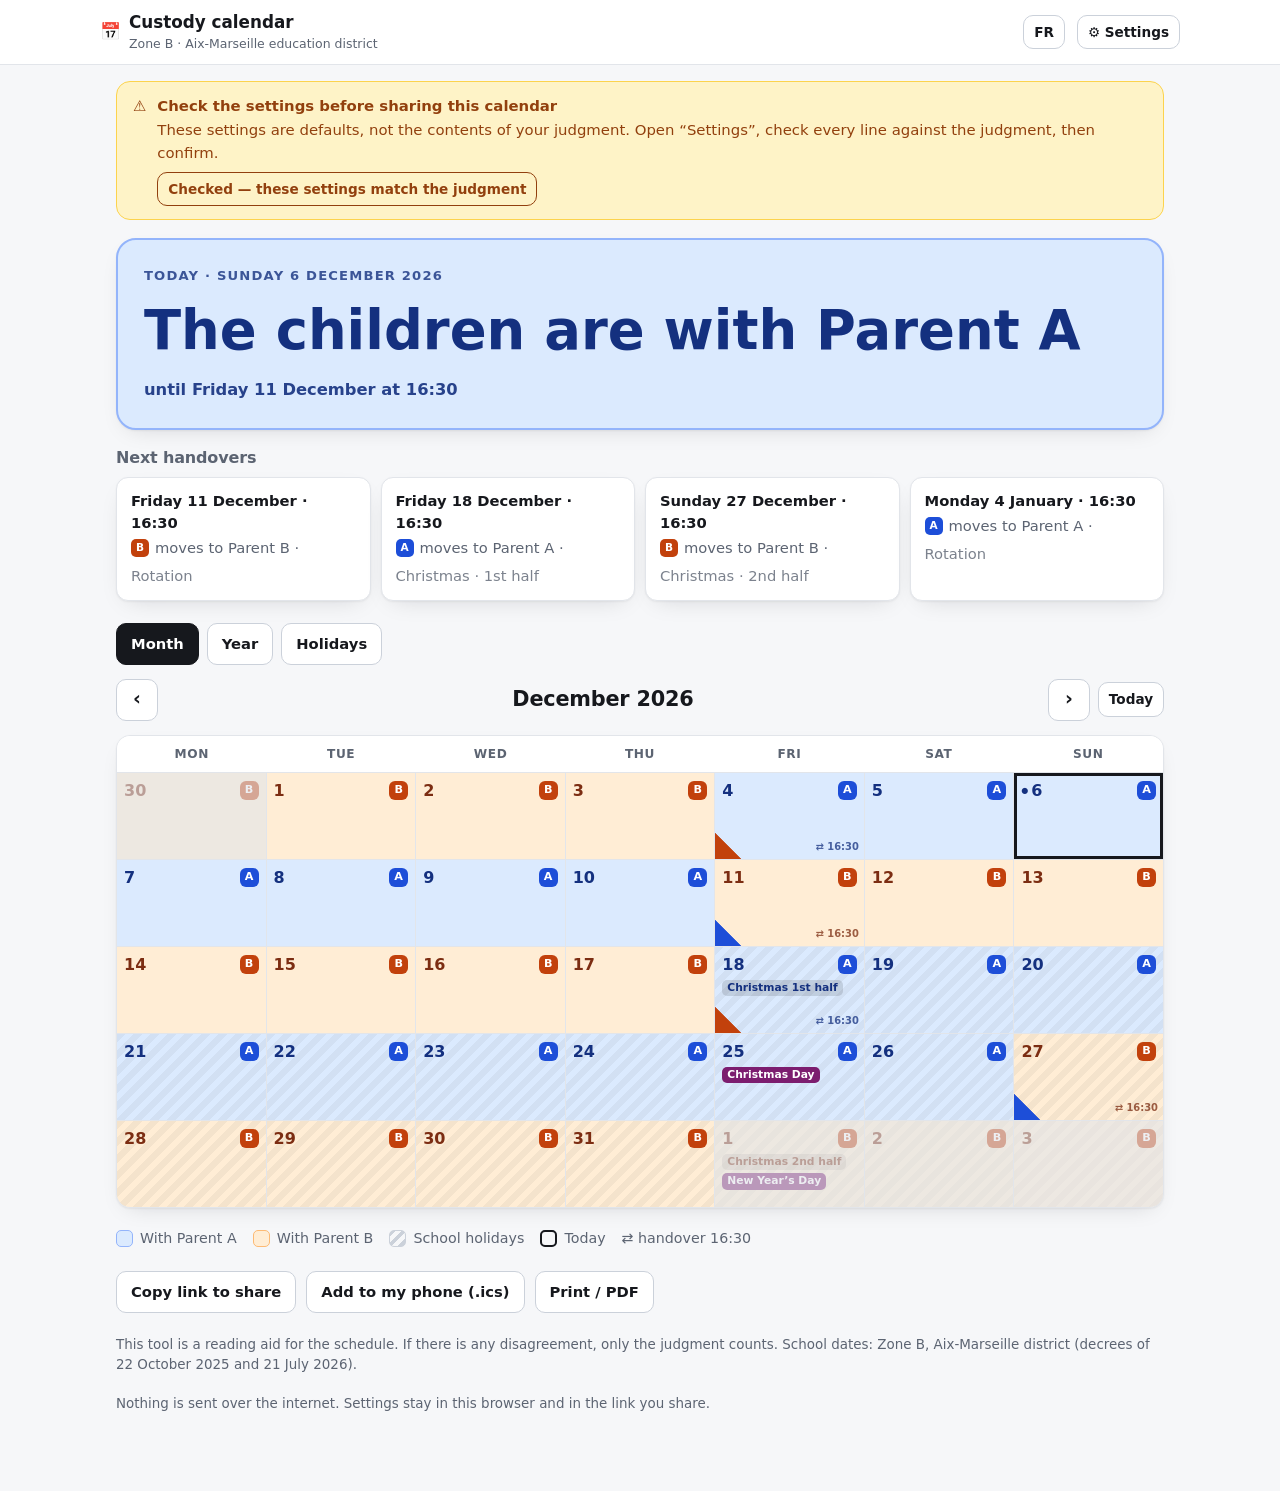
==== calendrier/index.html @ 428e9d0f "Add custody calendar for Zone B (Aix-Marseille) A standalone page under /calendrier/ that shows whic" ====
<!doctype html>
<html lang="fr">
<head>
<meta charset="utf-8">
<meta name="viewport" content="width=device-width, initial-scale=1">
<meta name="robots" content="noindex, nofollow">
<meta name="color-scheme" content="light dark">
<title>Calendrier de garde</title>
<link rel="stylesheet" href="app.css">
<link rel="icon" href="data:image/svg+xml,<svg xmlns='http://www.w3.org/2000/svg' viewBox='0 0 32 32'><text y='26' font-size='26'>📅</text></svg>">
</head>
<body>

<header class="topbar">
  <div class="inner">
    <div class="brand">
      <span aria-hidden="true">📅</span>
      <span><span id="brandTitle">Calendrier de garde</span><small id="brandSub">Zone B · Académie d’Aix-Marseille</small></span>
    </div>
    <span class="spacer"></span>
    <button class="btn small" id="langBtn" title="Français / English">EN</button>
    <button class="btn small" id="settingsBtn">⚙ Réglages</button>
  </div>
</header>

<div class="wrap">
  <div class="banner hidden" id="confirmBanner"></div>

  <section class="hero pA" id="hero"></section>

  <h2 id="upcomingTitle" style="font-size:1rem;margin:0 0 10px;color:var(--muted)">Prochains échanges</h2>
  <section class="upcoming" id="upcoming"></section>

  <nav class="tabs" role="tablist">
    <button class="btn" id="tabMonth" aria-pressed="true">Mois</button>
    <button class="btn" id="tabYear" aria-pressed="false">Année</button>
    <button class="btn" id="tabHol" aria-pressed="false">Vacances</button>
  </nav>

  <div class="periodnav">
    <button class="btn nav-arrow" id="prev" aria-label="Précédent">‹</button>
    <h2 id="periodLabel">—</h2>
    <button class="btn nav-arrow" id="next" aria-label="Suivant">›</button>
    <button class="btn small" id="todayBtn">Aujourd’hui</button>
  </div>

  <div class="banner hidden" id="projBanner"></div>

  <section id="viewRoot"></section>

  <section class="legend" id="legend"></section>

  <section class="tools">
    <button class="btn" id="copyBtn">Copier le lien à partager</button>
    <button class="btn" id="icsBtn">Ajouter à mon téléphone (.ics)</button>
    <button class="btn" id="printBtn">Imprimer / PDF</button>
  </section>

  <p class="note" id="disclaimer"></p>
  <p class="note" id="privacy"></p>
</div>

<div class="scrim hidden" id="scrim"></div>
<aside class="drawer hidden" id="drawer" role="dialog" aria-modal="true" aria-label="Réglages"></aside>

<script src="vacances.js"></script>
<script src="engine.js"></script>
<script src="app.js"></script>
</body>
</html>
---- calendrier/app.css ----
/* Calendrier de garde — layout & theme.
   Two-colour system: Parent A = blue, Parent B = orange.
   Blue/orange is the safest pair for colour-vision deficiency, and every
   coloured surface is also labelled with the parent's initial. */

:root {
  --a:        #1d4ed8;  --a-soft: #dbeafe;  --a-ink: #14307f;  --a-edge: #93b4fb;
  --b:        #c2410c;  --b-soft: #ffedd5;  --b-ink: #7c2d12;  --b-edge: #fdba74;
  --bg:       #f6f7f9;  --card:   #ffffff;  --ink:   #16181d;
  --muted:    #5c6472;  --line:   #e2e5ea;  --line-2:#cbd1da;
  --warn:     #92400e;  --warn-bg:#fef3c7;  --warn-edge:#fcd34d;
  --radius: 14px;
  --shadow: 0 1px 2px rgba(16,18,24,.05), 0 8px 24px -12px rgba(16,18,24,.18);
  --font: system-ui, -apple-system, "Segoe UI", Roboto, "Helvetica Neue", Arial, sans-serif;
}
@media (prefers-color-scheme: dark) {
  :root {
    --a: #6f9bff; --a-soft:#17284f; --a-ink:#cfe0ff; --a-edge:#2f4a86;
    --b: #ff9557; --b-soft:#3d1f0e; --b-ink:#ffd9c0; --b-edge:#8a4520;
    --bg:#0f1115; --card:#171a21; --ink:#e9ecf2;
    --muted:#9aa3b2; --line:#252a34; --line-2:#333a47;
    --warn:#fde68a; --warn-bg:#3a2c07; --warn-edge:#6b5310;
    --shadow: 0 1px 2px rgba(0,0,0,.4), 0 8px 24px -12px rgba(0,0,0,.6);
  }
}

* { box-sizing: border-box; }
html { -webkit-text-size-adjust: 100%; }
body {
  margin: 0; font-family: var(--font); background: var(--bg); color: var(--ink);
  line-height: 1.5; font-size: 17px;
}
h1,h2,h3 { margin: 0; line-height: 1.2; font-weight: 700; letter-spacing: -.01em; }
button { font: inherit; cursor: pointer; }

.wrap { max-width: 1080px; margin: 0 auto; padding: 0 16px 64px; }

/* ------------------------------- top bar ------------------------------- */
.topbar {
  position: sticky; top: 0; z-index: 40; background: var(--card);
  border-bottom: 1px solid var(--line); padding: 10px 16px;
  display: flex; align-items: center; gap: 12px;
}
.topbar .inner { max-width: 1080px; margin: 0 auto; width: 100%; display: flex; align-items: center; gap: 12px; }
.brand { font-weight: 700; font-size: 1.05rem; display: flex; align-items: center; gap: 8px; }
.brand small { font-weight: 500; color: var(--muted); font-size: .78rem; display: block; }
.spacer { flex: 1; }

.btn {
  border: 1px solid var(--line-2); background: var(--card); color: var(--ink);
  border-radius: 10px; padding: 9px 14px; font-size: .92rem; font-weight: 600;
  display: inline-flex; align-items: center; gap: 7px; white-space: nowrap;
}
.btn:hover { border-color: var(--muted); }
.btn.primary { background: var(--ink); color: var(--card); border-color: var(--ink); }
.btn.small { padding: 6px 10px; font-size: .85rem; }
.btn[aria-pressed="true"] { background: var(--ink); color: var(--card); border-color: var(--ink); }

/* ------------------------------- banners ------------------------------- */
.banner {
  margin: 16px 0; padding: 13px 16px; border-radius: var(--radius);
  background: var(--warn-bg); border: 1px solid var(--warn-edge); color: var(--warn);
  font-size: .93rem; display: flex; gap: 11px; align-items: flex-start;
}
.banner strong { display: block; margin-bottom: 2px; }
.banner .btn { margin-top: 8px; background: transparent; border-color: currentColor; color: inherit; }
.hidden { display: none !important; }

/* --------------------------------- hero -------------------------------- */
.hero {
  margin: 18px 0; padding: 26px; border-radius: 20px; box-shadow: var(--shadow);
  border: 2px solid transparent; position: relative; overflow: hidden;
}
.hero.pA { background: var(--a-soft); border-color: var(--a-edge); color: var(--a-ink); }
.hero.pB { background: var(--b-soft); border-color: var(--b-edge); color: var(--b-ink); }
.hero .label { font-size: .82rem; text-transform: uppercase; letter-spacing: .09em; font-weight: 700; opacity: .8; }
.hero .who { font-size: clamp(2.1rem, 7vw, 3.4rem); font-weight: 800; margin: 4px 0 6px; }
.hero .until { font-size: 1.02rem; font-weight: 600; opacity: .9; }
.hero .ctx { margin-top: 12px; font-size: .92rem; opacity: .85; }
.hero .chip {
  display: inline-block; background: rgba(255,255,255,.6); border-radius: 999px;
  padding: 3px 11px; font-size: .82rem; font-weight: 700; margin-right: 6px;
}
@media (prefers-color-scheme: dark) { .hero .chip { background: rgba(255,255,255,.12); } }

/* ------------------------------- upcoming ------------------------------ */
.upcoming { display: grid; gap: 10px; grid-template-columns: repeat(auto-fit, minmax(215px, 1fr)); margin-bottom: 22px; }
.hand {
  background: var(--card); border: 1px solid var(--line); border-radius: 12px;
  padding: 12px 14px; box-shadow: var(--shadow); font-size: .92rem;
}
.hand .when { font-weight: 700; }
.hand .move { color: var(--muted); margin-top: 3px; display: flex; align-items: center; gap: 6px; flex-wrap: wrap; }

/* --------------------------------- tabs -------------------------------- */
.tabs { display: flex; gap: 8px; margin: 4px 0 14px; flex-wrap: wrap; }
.periodnav { display: flex; align-items: center; gap: 8px; margin-bottom: 14px; }
.periodnav h2 { font-size: 1.3rem; flex: 1; text-align: center; }
.nav-arrow { width: 42px; height: 42px; justify-content: center; padding: 0; font-size: 1.2rem; }

/* ------------------------------ month grid ----------------------------- */
.card { background: var(--card); border: 1px solid var(--line); border-radius: var(--radius); box-shadow: var(--shadow); overflow: hidden; }
.dow { display: grid; grid-template-columns: repeat(7, minmax(0, 1fr)); background: var(--card); border-bottom: 1px solid var(--line); }
.dow span { padding: 9px 4px; text-align: center; font-size: .76rem; font-weight: 700; color: var(--muted); text-transform: uppercase; letter-spacing: .05em; }
.grid { display: grid; grid-template-columns: repeat(7, minmax(0, 1fr)); gap: 1px; background: var(--line); }

.day { background: var(--card); min-width: 0; overflow: hidden; min-height: 86px; padding: 6px 7px; position: relative; display: flex; flex-direction: column; gap: 3px; }
.day.pA { background: var(--a-soft); color: var(--a-ink); }
.day.pB { background: var(--b-soft); color: var(--b-ink); }
.day.out { opacity: .38; }
.day .num { font-weight: 700; font-size: 1rem; display: flex; align-items: center; justify-content: space-between; }
.day .who-i {
  font-size: .7rem; font-weight: 800; width: 19px; height: 19px; border-radius: 6px;
  display: grid; place-items: center; color: #fff;
}
.day.pA .who-i { background: var(--a); }
.day.pB .who-i { background: var(--b); }
.day.today { outline: 3px solid var(--ink); outline-offset: -3px; z-index: 2; }
.day.today .num > span:first-child::before { content: "● "; font-size: .5rem; vertical-align: middle; }

/* handover day: a wedge of the OUTGOING parent's colour in the bottom-left
   corner — clear of the date number (top-left) and the time badge (bottom-right). */
.day.handover::before {
  content: ""; position: absolute; inset: 0; pointer-events: none; z-index: 0;
  background: linear-gradient(45deg, var(--out-c) 0 11%, transparent 11.4%);
}
.day .num, .day .tag, .day .hx { position: relative; z-index: 1; }
.day .tag { font-size: .67rem; font-weight: 700; padding: 1px 5px; border-radius: 5px; background: rgba(0,0,0,.07); align-self: flex-start; line-height: 1.35; }
@media (prefers-color-scheme: dark) { .day .tag { background: rgba(255,255,255,.13); } }
.day .tag.vac  { background: rgba(0,0,0,.12); }
.day .tag.proj { border: 1px dashed currentColor; background: transparent; opacity: .8; }
.day .tag.fer  { background: #7c1d6f; color: #fff; }
.day .hx { position: absolute; right: 5px; bottom: 4px; font-size: .62rem; font-weight: 800; opacity: .75; }

/* holiday bands are drawn as a subtle diagonal texture on top of the colour */
.day.vacday { background-image: repeating-linear-gradient(135deg, rgba(0,0,0,.045) 0 6px, transparent 6px 12px); }
@media (prefers-color-scheme: dark) { .day.vacday { background-image: repeating-linear-gradient(135deg, rgba(255,255,255,.05) 0 6px, transparent 6px 12px); } }

/* ------------------------------- year view ----------------------------- */
.year { display: grid; gap: 16px; grid-template-columns: repeat(auto-fit, minmax(232px, 1fr)); }
.mini { background: var(--card); border: 1px solid var(--line); border-radius: 12px; padding: 12px; box-shadow: var(--shadow); }
.mini h3 { font-size: .95rem; margin-bottom: 8px; }
.mini .mg { display: grid; grid-template-columns: repeat(7, minmax(0, 1fr)); gap: 2px; }
.mini .mg span { aspect-ratio: 1; border-radius: 4px; display: grid; place-items: center; font-size: .63rem; font-weight: 700; color: var(--muted); }
.mini .mg span.pA { background: var(--a-soft); color: var(--a-ink); }
.mini .mg span.pB { background: var(--b-soft); color: var(--b-ink); }
.mini .mg span.vac { box-shadow: inset 0 0 0 1.5px currentColor; }
.mini .mg span.today { outline: 2px solid var(--ink); }
.mini .mg span.blank { background: transparent; }
.mini .outside { margin-top: 8px; font-size: .74rem; color: var(--muted); font-style: italic; }

/* ---------------------------- holidays view ---------------------------- */
.vlist { display: grid; gap: 12px; }
.vrow { background: var(--card); border: 1px solid var(--line); border-radius: 12px; padding: 14px 16px; box-shadow: var(--shadow); }
.vrow h3 { font-size: 1.05rem; display: flex; align-items: center; gap: 9px; flex-wrap: wrap; }
.vrow .dates { color: var(--muted); font-size: .89rem; margin-top: 2px; }
.halves { display: grid; gap: 8px; grid-template-columns: 1fr 1fr; margin-top: 11px; }
@media (max-width: 560px) { .halves { grid-template-columns: 1fr; } }
.halfbox { border-radius: 10px; padding: 10px 12px; font-size: .9rem; border: 1px solid transparent; }
.halfbox.pA { background: var(--a-soft); border-color: var(--a-edge); color: var(--a-ink); }
.halfbox.pB { background: var(--b-soft); border-color: var(--b-edge); color: var(--b-ink); }
.halfbox b { display: block; font-size: .74rem; text-transform: uppercase; letter-spacing: .07em; opacity: .8; }
.halfbox .nm { font-weight: 800; font-size: 1.02rem; }
.pill { font-size: .68rem; font-weight: 800; text-transform: uppercase; letter-spacing: .06em; padding: 2px 8px; border-radius: 999px; background: var(--warn-bg); color: var(--warn); border: 1px solid var(--warn-edge); }
.pill.ok { background: transparent; color: var(--muted); border-color: var(--line-2); }

/* -------------------------------- legend ------------------------------- */
.legend { display: flex; gap: 16px; flex-wrap: wrap; margin: 20px 0; font-size: .89rem; color: var(--muted); }
.legend .k { display: flex; align-items: center; gap: 7px; }
.legend .sw { width: 17px; height: 17px; border-radius: 5px; border: 1px solid var(--line-2); }
.legend .sw.a { background: var(--a-soft); border-color: var(--a-edge); }
.legend .sw.b { background: var(--b-soft); border-color: var(--b-edge); }
.legend .sw.v { background: repeating-linear-gradient(135deg, var(--line-2) 0 4px, transparent 4px 8px); }

.tools { display: flex; gap: 10px; flex-wrap: wrap; margin: 22px 0; }
.note { font-size: .84rem; color: var(--muted); margin-top: 18px; }
.note a { color: inherit; }

/* -------------------------------- drawer ------------------------------- */
.scrim { position: fixed; inset: 0; background: rgba(10,12,16,.5); z-index: 60; }
.drawer {
  position: fixed; top: 0; right: 0; bottom: 0; width: min(430px, 100%); z-index: 61;
  background: var(--card); border-left: 1px solid var(--line); overflow-y: auto; padding: 20px;
}
.drawer h2 { font-size: 1.2rem; margin-bottom: 4px; }
.drawer .sub { color: var(--muted); font-size: .88rem; margin-bottom: 18px; }
.field { margin-bottom: 17px; }
.field > label { display: block; font-weight: 700; font-size: .88rem; margin-bottom: 6px; }
.field .help { font-size: .8rem; color: var(--muted); margin-top: 5px; }
.field input[type=text], .field input[type=date], .field input[type=time], .field select {
  width: 100%; padding: 10px 12px; border: 1px solid var(--line-2); border-radius: 10px;
  background: var(--bg); color: var(--ink); font: inherit;
}
.radios { display: grid; gap: 7px; }
.radios label { display: flex; gap: 9px; align-items: flex-start; padding: 10px 12px; border: 1px solid var(--line-2); border-radius: 10px; font-size: .9rem; }
.radios label:has(input:checked) { border-color: var(--ink); background: var(--bg); }
.radios input { margin-top: 3px; }
.radios .t { font-weight: 700; }
.radios .d { color: var(--muted); font-size: .82rem; }
.drawer .actions { position: sticky; bottom: -20px; background: var(--card); padding: 14px 0; border-top: 1px solid var(--line); display: flex; gap: 9px; }

/* -------------------------------- phones ------------------------------- */
@media (max-width: 560px) {
  body { font-size: 16px; }
  .day { min-height: 64px; padding: 4px; gap: 2px; }
  .day .num { font-size: .8rem; }
  .day .who-i { width: 15px; height: 15px; font-size: .56rem; border-radius: 4px; }
  .day .tag { font-size: .55rem; padding: 0 3px; }
  .day .hx { font-size: .5rem; right: 3px; bottom: 2px; }
  .day .hx .hxt { display: none; }          /* keep the ⇄, drop the time */
  .dow span { font-size: .6rem; padding: 6px 1px; letter-spacing: 0; }
  .hero { padding: 20px; border-radius: 16px; }
  .tools .btn { width: 100%; justify-content: center; }
}

/* -------------------------------- print ------------------------------- */
@media print {
  .topbar, .tools, .tabs, .periodnav .btn, .drawer, .scrim, .upcoming, #confirmBanner { display: none !important; }
  body { background: #fff; font-size: 11pt; }
  .day { min-height: 62px; }
  .hero { box-shadow: none; }
  .card, .mini, .vrow, .hand { box-shadow: none; }
  .year { grid-template-columns: repeat(3, 1fr); }
}
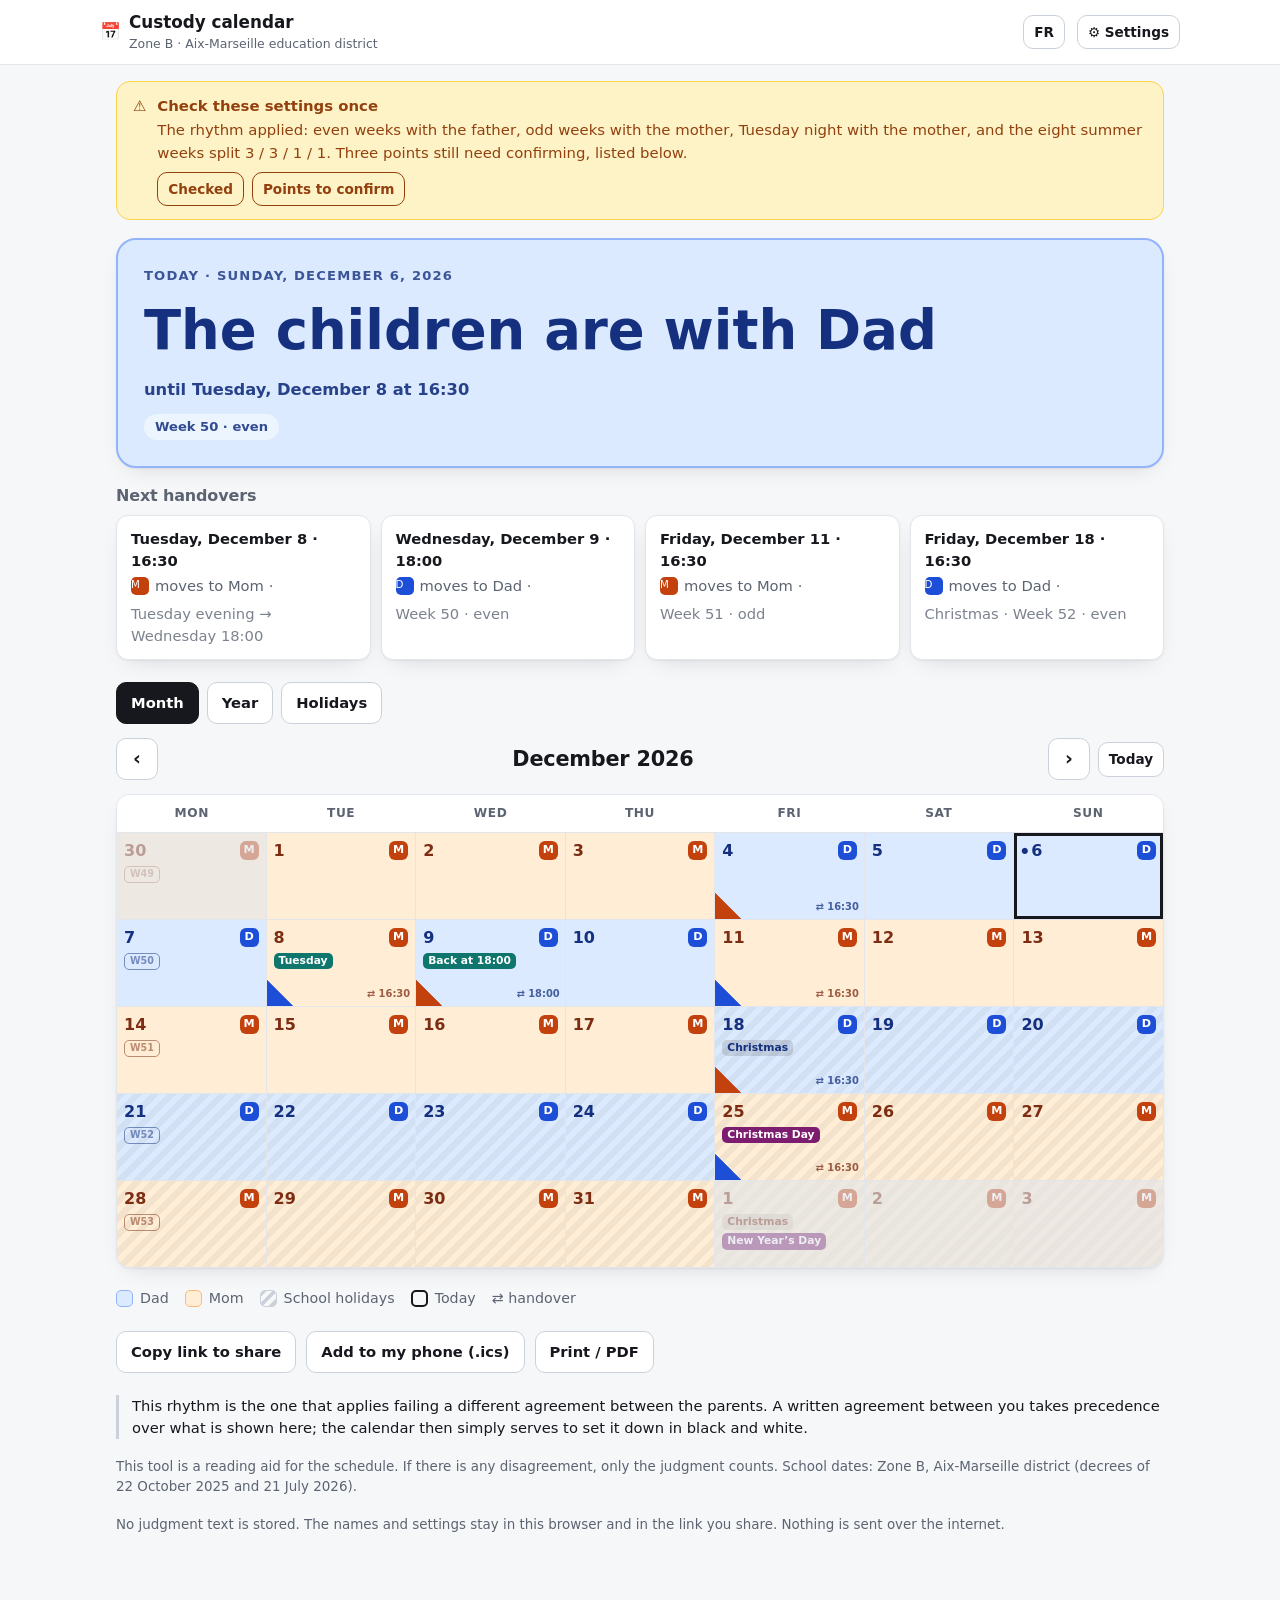
==== commit 467f3b0b: "State that the rhythm applies failing a different agreement The order fixes alternating residence an" ====
--- a/calendrier/index.html
+++ b/calendrier/index.html
@@ -56,6 +56,7 @@
     <button class="btn" id="printBtn">Imprimer / PDF</button>
   </section>
 
+  <p class="note lead" id="defaultNote"></p>
   <p class="note" id="disclaimer"></p>
   <p class="note" id="privacy"></p>
 </div>
--- a/calendrier/app.css
+++ b/calendrier/app.css
@@ -113,8 +113,9 @@
   font-size: .7rem; font-weight: 800; width: 19px; height: 19px; border-radius: 6px;
   display: grid; place-items: center; color: #fff;
 }
-.day.pA .who-i { background: var(--a); }
-.day.pB .who-i { background: var(--b); }
+.who-i.iA, .day.pA .who-i { background: var(--a); }
+.who-i.iB, .day.pB .who-i { background: var(--b); }
+.hand .who-i { width: 18px; height: 18px; border-radius: 5px; font-size: .64rem; color: #fff; }
 .day.today { outline: 3px solid var(--ink); outline-offset: -3px; z-index: 2; }
 .day.today .num > span:first-child::before { content: "● "; font-size: .5rem; vertical-align: middle; }
 
@@ -130,6 +131,11 @@
 .day .tag.vac  { background: rgba(0,0,0,.12); }
 .day .tag.proj { border: 1px dashed currentColor; background: transparent; opacity: .8; }
 .day .tag.fer  { background: #7c1d6f; color: #fff; }
+.day .tag.wk   { background: transparent; border: 1px solid currentColor; opacity: .5; font-size: .6rem; }
+.day .tag.mid  { background: #0f766e; color: #fff; }
+.day .tag.fete { background: #a21caf; color: #fff; }
+.banner .pts { margin: 9px 0 0; padding-left: 20px; }
+.banner .pts li { margin-bottom: 7px; }
 .day .hx { position: absolute; right: 5px; bottom: 4px; font-size: .62rem; font-weight: 800; opacity: .75; }
 
 /* holiday bands are drawn as a subtle diagonal texture on top of the colour */
@@ -161,6 +167,11 @@
 .halfbox.pB { background: var(--b-soft); border-color: var(--b-edge); color: var(--b-ink); }
 .halfbox b { display: block; font-size: .74rem; text-transform: uppercase; letter-spacing: .07em; opacity: .8; }
 .halfbox .nm { font-weight: 800; font-size: 1.02rem; }
+.bal-card { border-color: var(--line-2); }
+.balrow { display: flex; align-items: center; gap: 8px; flex-wrap: wrap; margin-top: 10px; }
+.balrow .ball { font-size: .84rem; font-weight: 700; color: var(--muted); min-width: 140px; }
+.halfbox.bal { padding: 5px 11px; font-size: .88rem; }
+.halfbox.bal b { display: inline; font-size: .95rem; text-transform: none; letter-spacing: 0; opacity: 1; }
 .pill { font-size: .68rem; font-weight: 800; text-transform: uppercase; letter-spacing: .06em; padding: 2px 8px; border-radius: 999px; background: var(--warn-bg); color: var(--warn); border: 1px solid var(--warn-edge); }
 .pill.ok { background: transparent; color: var(--muted); border-color: var(--line-2); }
 
@@ -174,6 +185,7 @@
 
 .tools { display: flex; gap: 10px; flex-wrap: wrap; margin: 22px 0; }
 .note { font-size: .84rem; color: var(--muted); margin-top: 18px; }
+.note.lead { font-size: .92rem; color: var(--ink); border-left: 3px solid var(--line-2); padding-left: 13px; }
 .note a { color: inherit; }
 
 /* -------------------------------- drawer ------------------------------- */
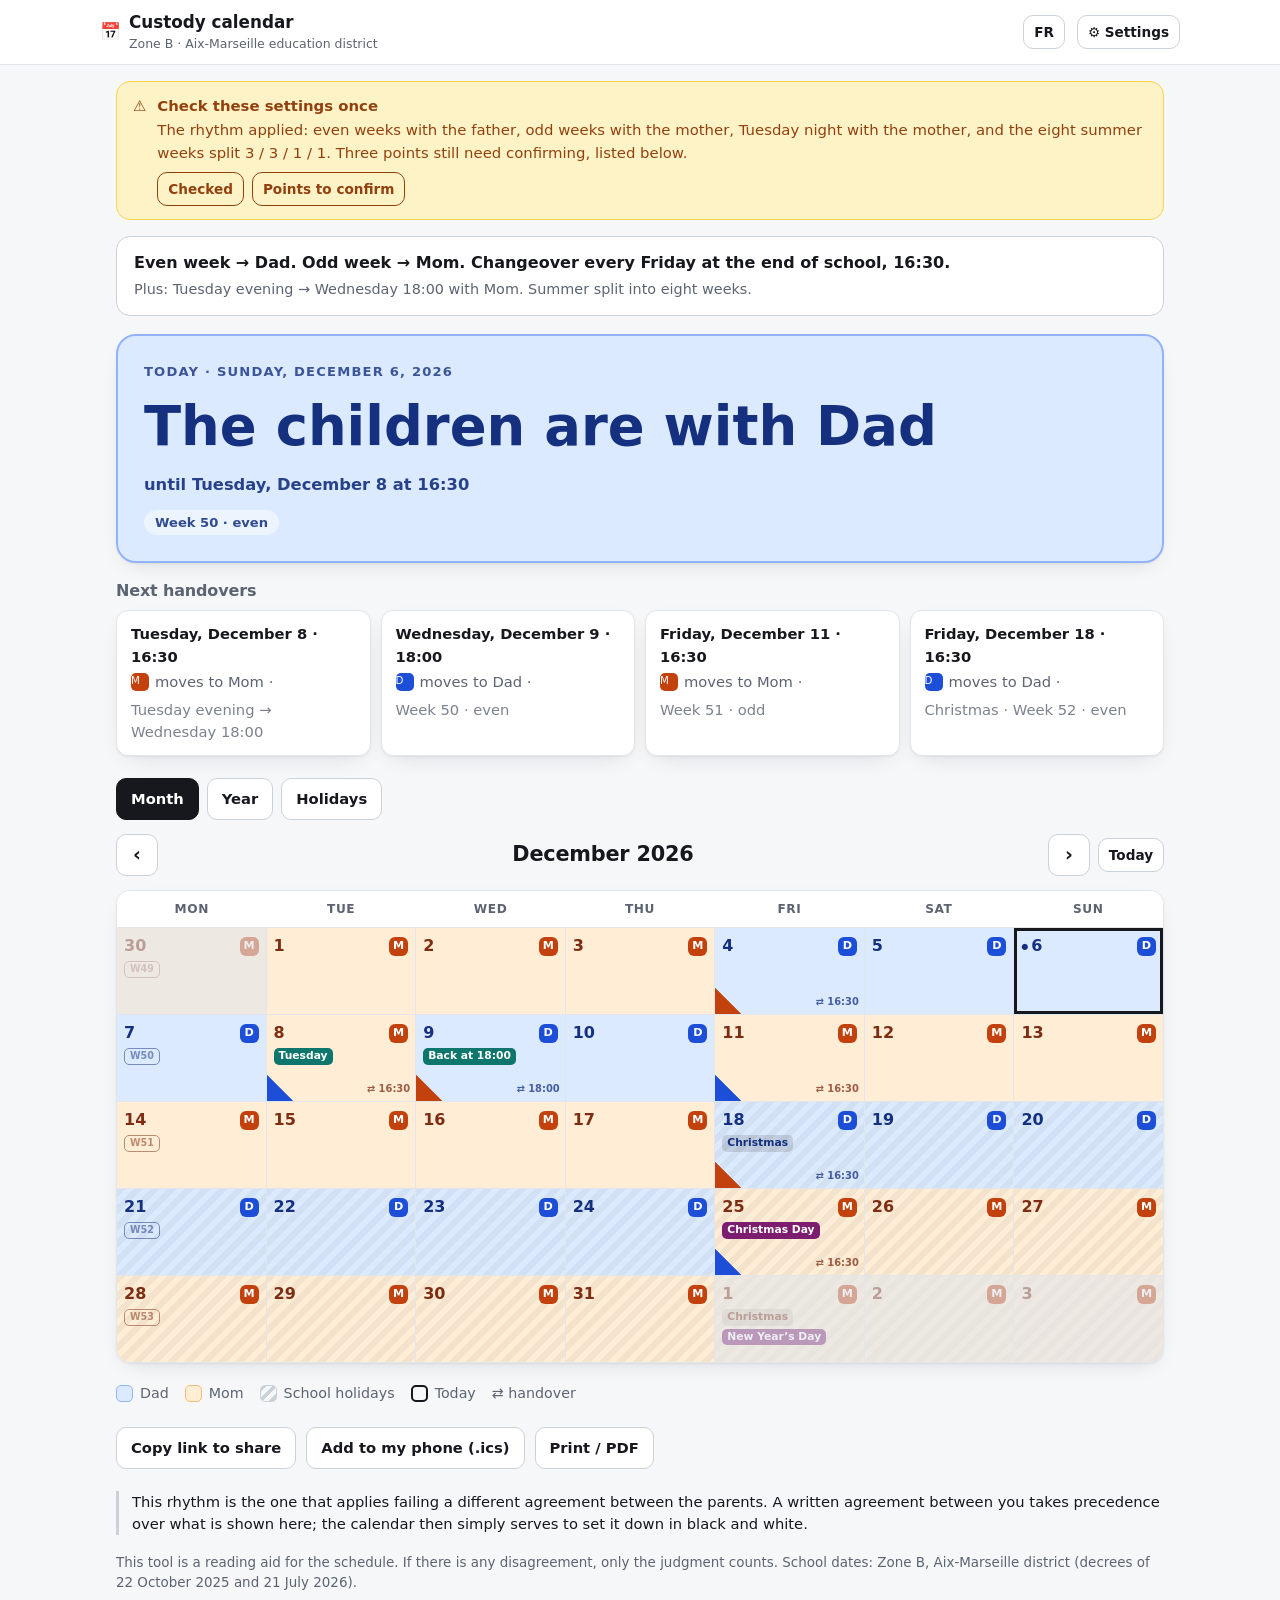
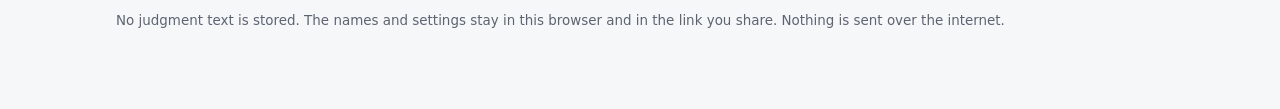
==== commit 569456fa: "State the whole arrangement in one line at the top Anyone opening the page cold had to infer the rul" ====
--- a/calendrier/index.html
+++ b/calendrier/index.html
@@ -25,6 +25,8 @@
 
 <div class="wrap">
   <div class="banner hidden" id="confirmBanner"></div>
+
+  <p class="rule" id="ruleLine"></p>
 
   <section class="hero pA" id="hero"></section>
 
--- a/calendrier/app.css
+++ b/calendrier/app.css
@@ -65,6 +65,12 @@
 .banner strong { display: block; margin-bottom: 2px; }
 .banner .btn { margin-top: 8px; background: transparent; border-color: currentColor; color: inherit; }
 .hidden { display: none !important; }
+
+/* The whole arrangement in one line, for whoever opens the page cold. */
+.rule { margin: 16px 0 0; padding: 14px 17px; border-radius: var(--radius);
+  background: var(--card); border: 1px solid var(--line-2); font-size: 1rem; line-height: 1.5; }
+.rule strong { font-weight: 700; }
+.rule .rx { color: var(--muted); font-size: .9rem; display: block; margin-top: 4px; }
 
 /* --------------------------------- hero -------------------------------- */
 .hero {
@@ -168,6 +174,10 @@
 .halfbox b { display: block; font-size: .74rem; text-transform: uppercase; letter-spacing: .07em; opacity: .8; }
 .halfbox .nm { font-weight: 800; font-size: 1.02rem; }
 .bal-card { border-color: var(--line-2); }
+.longwarn { margin-top: 14px; padding-top: 12px; border-top: 1px solid var(--line); }
+.longwarn strong { display: block; font-size: .84rem; color: var(--warn); margin-bottom: 8px; }
+.longrow { display: flex; align-items: center; gap: 10px; flex-wrap: wrap; font-size: .88rem; margin-bottom: 6px; }
+.longnote { font-size: .82rem; color: var(--muted); margin-top: 6px; }
 .balrow { display: flex; align-items: center; gap: 8px; flex-wrap: wrap; margin-top: 10px; }
 .balrow .ball { font-size: .84rem; font-weight: 700; color: var(--muted); min-width: 140px; }
 .halfbox.bal { padding: 5px 11px; font-size: .88rem; }
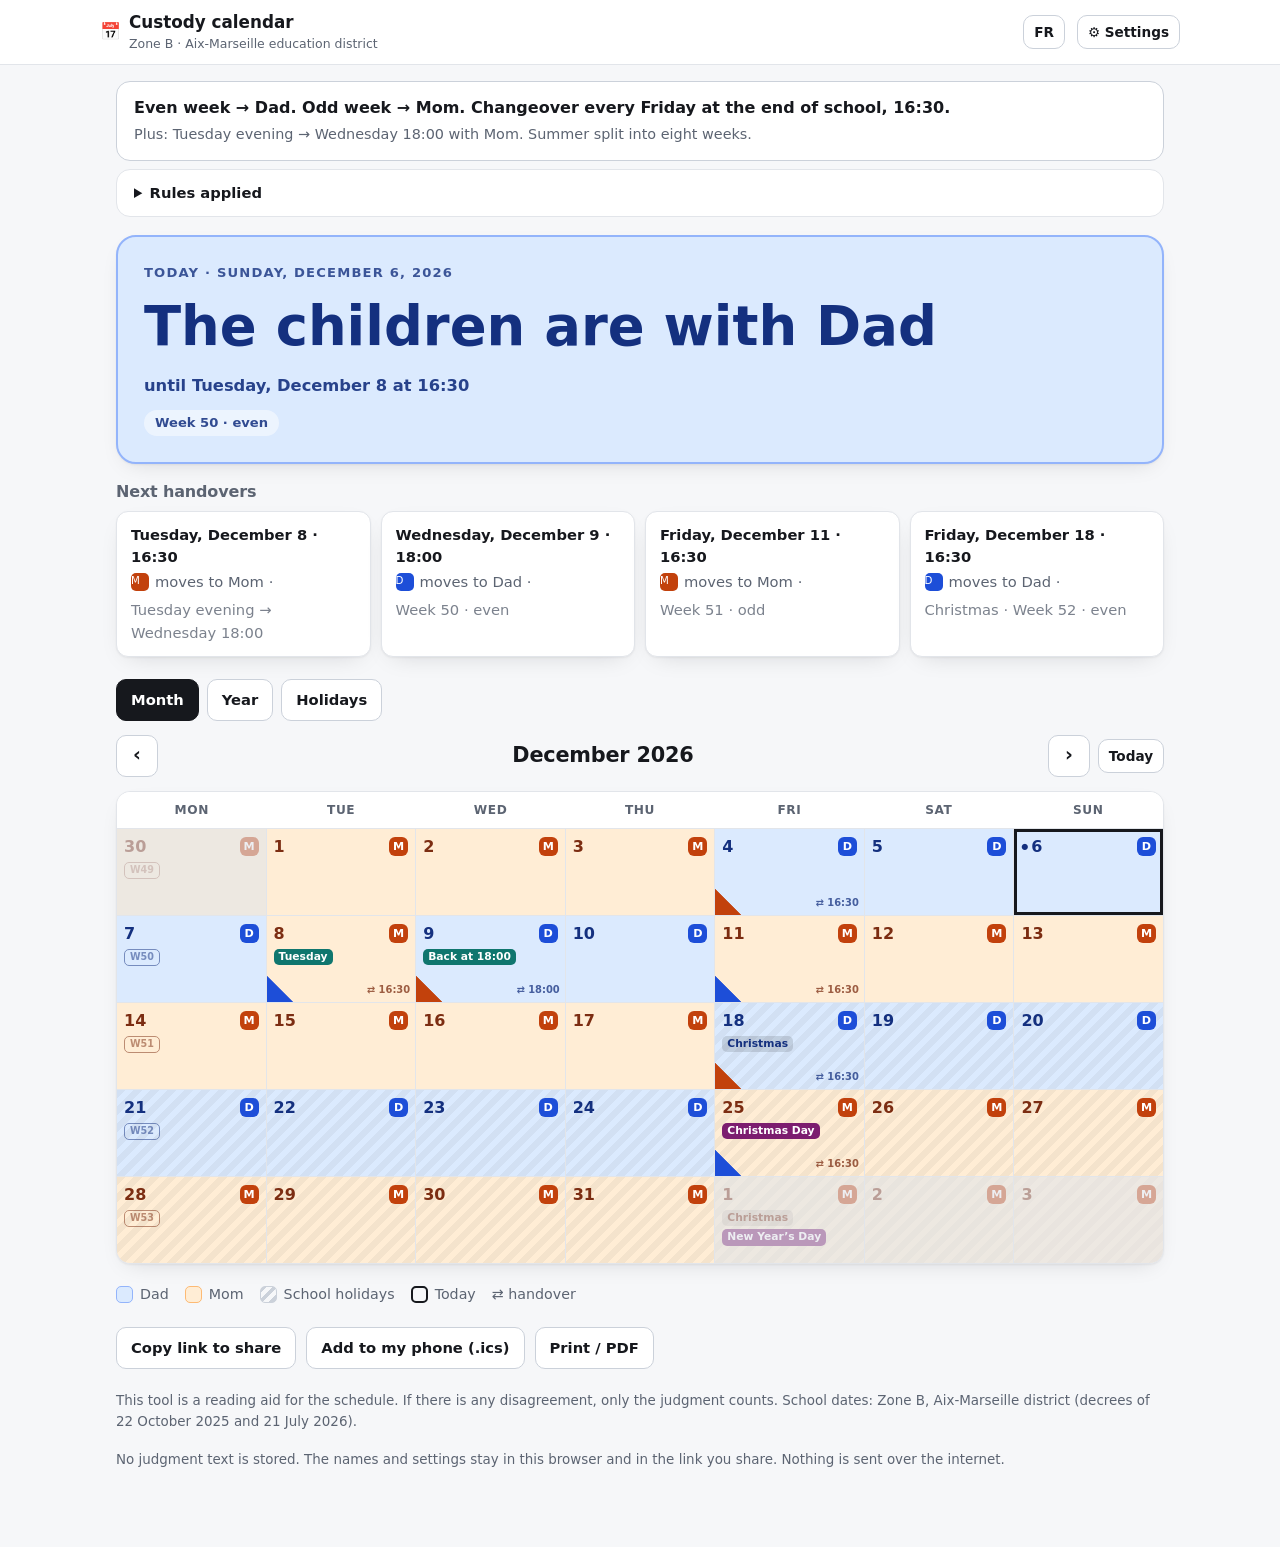
==== commit 0a49195e: "State one arrangement instead of offering alternatives The page presented the half-term question as " ====
--- a/calendrier/index.html
+++ b/calendrier/index.html
@@ -24,9 +24,8 @@
 </header>
 
 <div class="wrap">
-  <div class="banner hidden" id="confirmBanner"></div>
-
   <p class="rule" id="ruleLine"></p>
+  <details class="rules" id="rulesBox"></details>
 
   <section class="hero pA" id="hero"></section>
 
@@ -58,7 +57,6 @@
     <button class="btn" id="printBtn">Imprimer / PDF</button>
   </section>
 
-  <p class="note lead" id="defaultNote"></p>
   <p class="note" id="disclaimer"></p>
   <p class="note" id="privacy"></p>
 </div>
--- a/calendrier/app.css
+++ b/calendrier/app.css
@@ -71,6 +71,12 @@
   background: var(--card); border: 1px solid var(--line-2); font-size: 1rem; line-height: 1.5; }
 .rule strong { font-weight: 700; }
 .rule .rx { color: var(--muted); font-size: .9rem; display: block; margin-top: 4px; }
+
+.rules { margin-top: 8px; border: 1px solid var(--line); border-radius: var(--radius);
+  background: var(--card); padding: 0 17px; }
+.rules summary { cursor: pointer; padding: 12px 0; font-weight: 700; font-size: .92rem; }
+.rules ul { margin: 0 0 14px; padding-left: 20px; font-size: .9rem; color: var(--ink); }
+.rules li { margin-bottom: 7px; }
 
 /* --------------------------------- hero -------------------------------- */
 .hero {
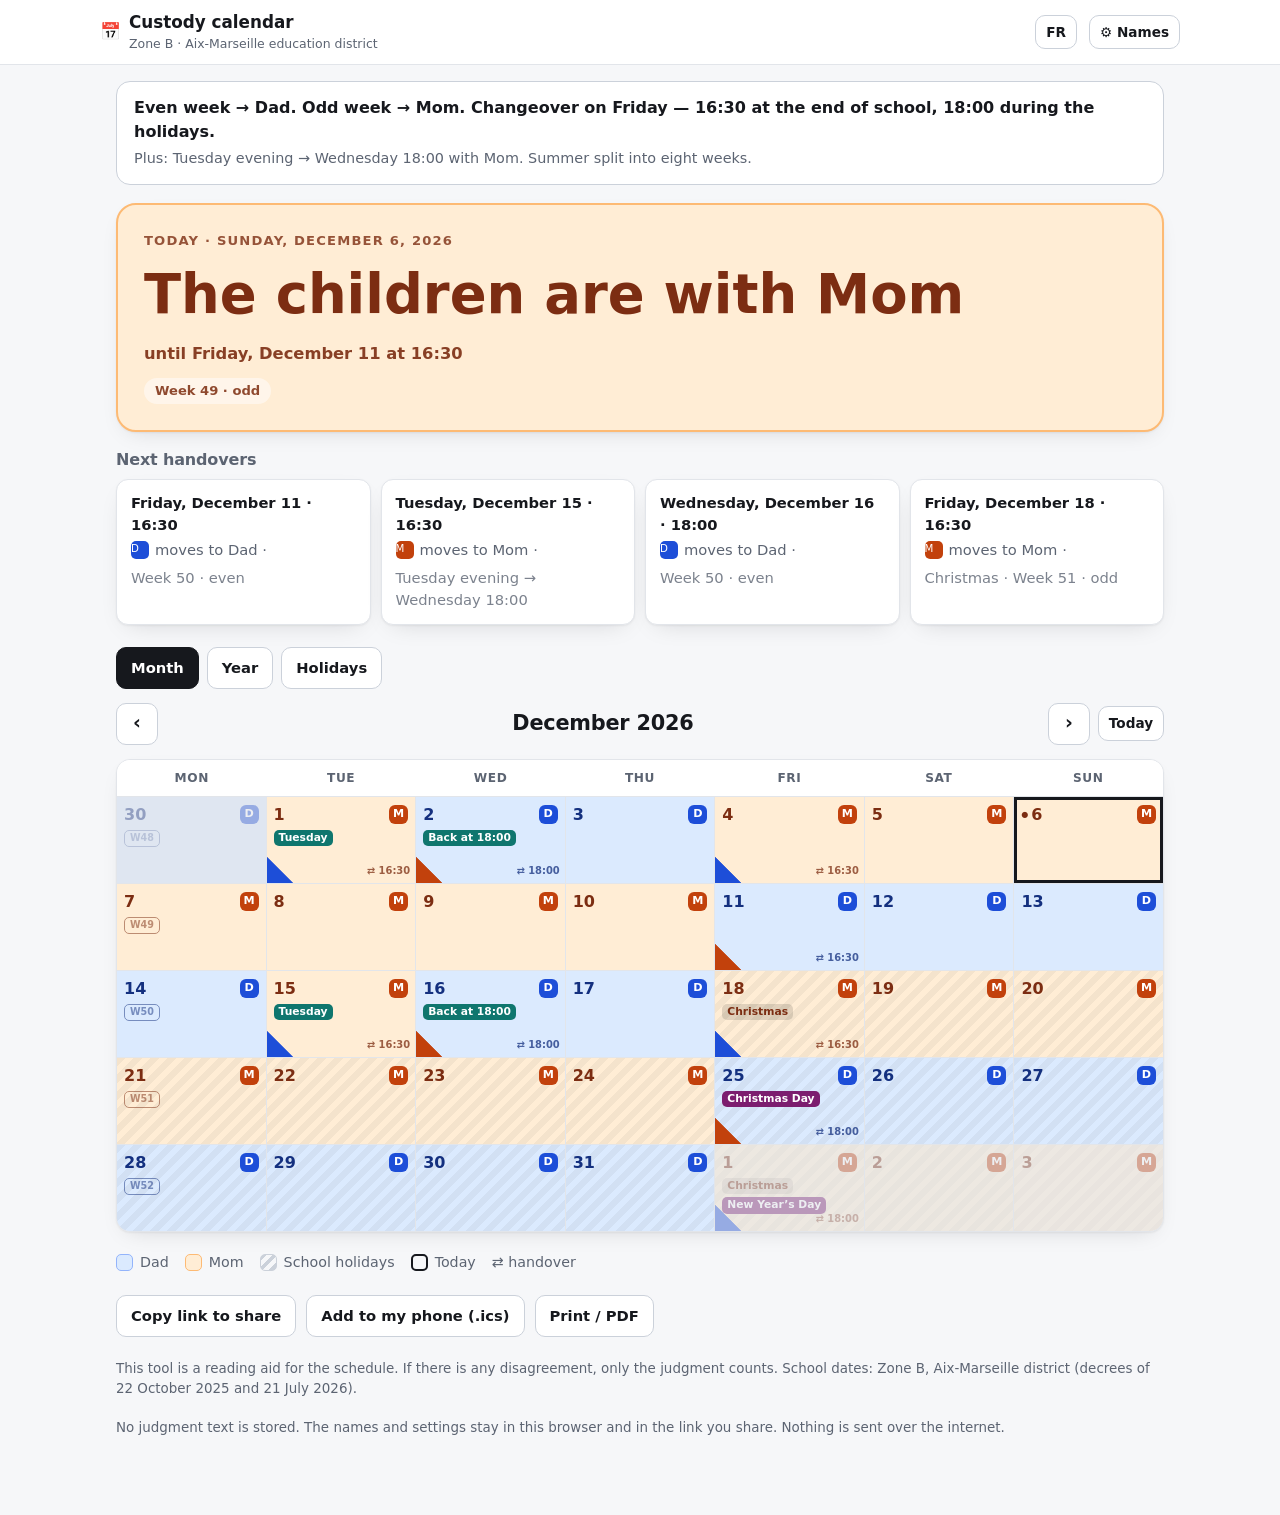
==== commit f0fe8e3a: "Strip the page back to the calendar Successive additions had turned a calendar into a dossier: a sev" ====
--- a/calendrier/index.html
+++ b/calendrier/index.html
@@ -25,7 +25,6 @@
 
 <div class="wrap">
   <p class="rule" id="ruleLine"></p>
-  <details class="rules" id="rulesBox"></details>
 
   <section class="hero pA" id="hero"></section>
 
--- a/calendrier/app.css
+++ b/calendrier/app.css
@@ -214,6 +214,8 @@
 .drawer .sub { color: var(--muted); font-size: .88rem; margin-bottom: 18px; }
 .field { margin-bottom: 17px; }
 .field > label { display: block; font-weight: 700; font-size: .88rem; margin-bottom: 6px; }
+.field .locked { font-size: .84rem; color: var(--muted); background: var(--bg);
+  border: 1px solid var(--line); border-radius: 10px; padding: 11px 13px; line-height: 1.5; }
 .field .help { font-size: .8rem; color: var(--muted); margin-top: 5px; }
 .field input[type=text], .field input[type=date], .field input[type=time], .field select {
   width: 100%; padding: 10px 12px; border: 1px solid var(--line-2); border-radius: 10px;
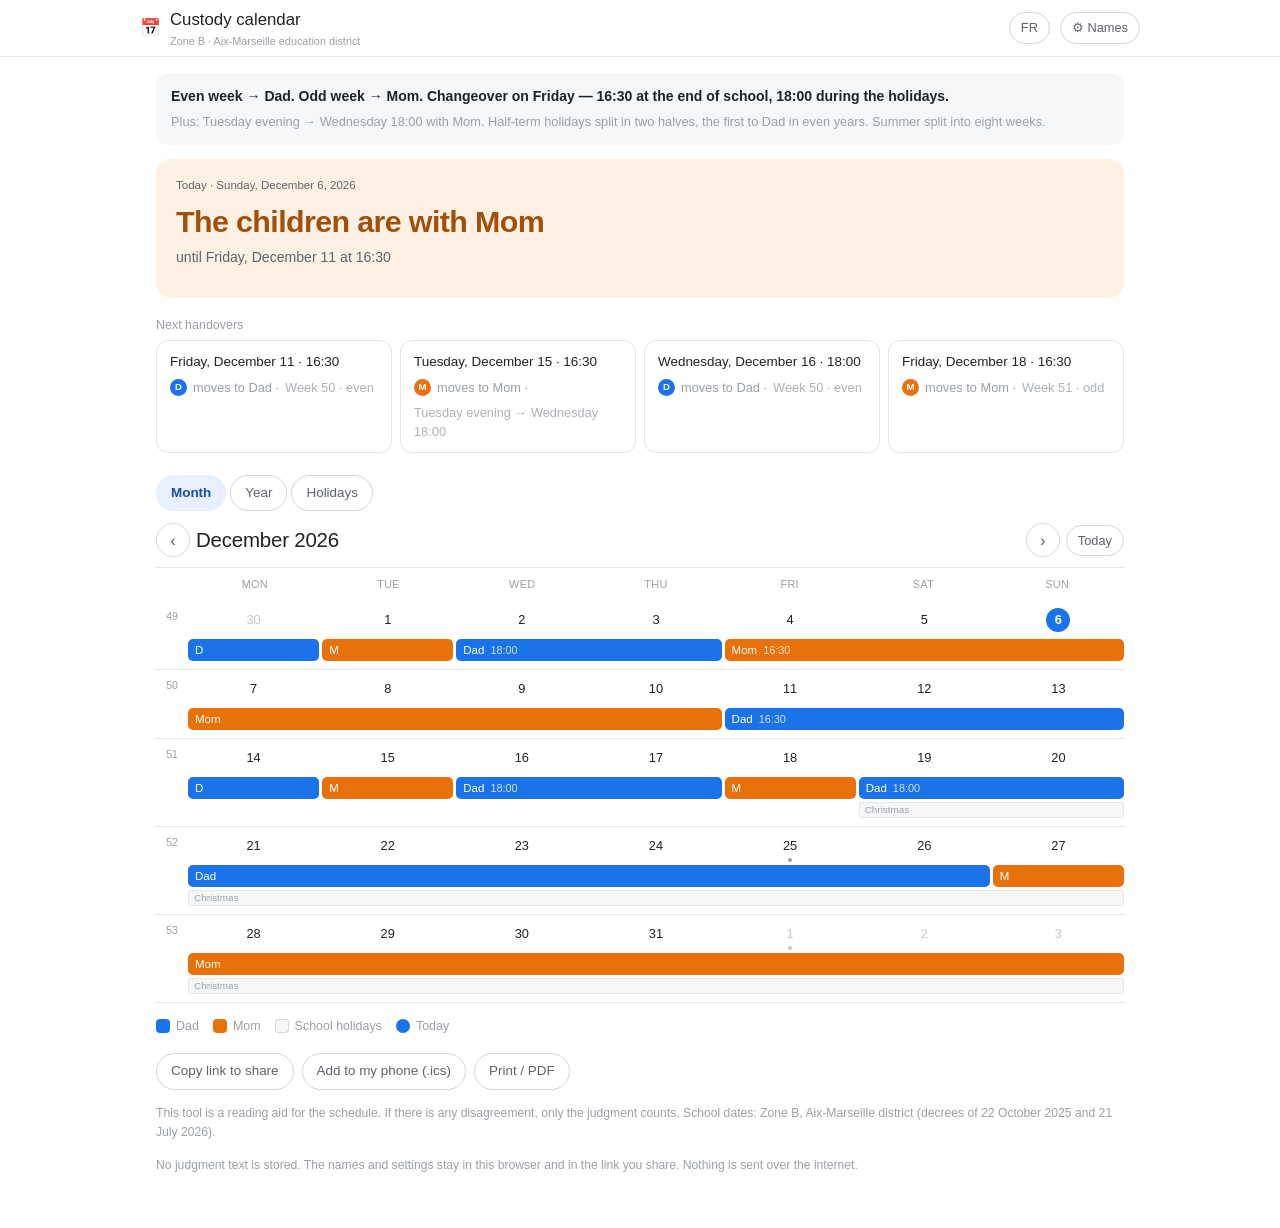
==== commit 88814abf: "Lay the calendar out the way calendar apps do The month view drew a coloured square per day. It now " ====
--- a/calendrier/index.html
+++ b/calendrier/index.html
@@ -62,6 +62,13 @@
 
 <div class="scrim hidden" id="scrim"></div>
 <aside class="drawer hidden" id="drawer" role="dialog" aria-modal="true" aria-label="Réglages"></aside>
+<aside class="sheet hidden" id="sheet" role="dialog" aria-modal="true" aria-label="Détail du jour"></aside>
+
+<nav class="tabbar" aria-label="Vues">
+  <button id="navMonth" data-v="month"><span class="ic">▦</span><span class="tl">Mois</span></button>
+  <button id="navYear"  data-v="year"><span class="ic">▤</span><span class="tl">Année</span></button>
+  <button id="navHol"   data-v="hol"><span class="ic">✈</span><span class="tl">Vacances</span></button>
+</nav>
 
 <script src="vacances.js"></script>
 <script src="engine.js"></script>
--- a/calendrier/app.css
+++ b/calendrier/app.css
@@ -1,254 +1,261 @@
-/* Calendrier de garde — layout & theme.
-   Two-colour system: Parent A = blue, Parent B = orange.
-   Blue/orange is the safest pair for colour-vision deficiency, and every
-   coloured surface is also labelled with the parent's initial. */
+/* Calendrier de garde — laid out like a mainstream calendar app:
+   white surface, hairline rules, a filled bar per period with the name on it,
+   a bottom tab bar on phones, and a detail sheet when a day is tapped. */
 
 :root {
-  --a:        #1d4ed8;  --a-soft: #dbeafe;  --a-ink: #14307f;  --a-edge: #93b4fb;
-  --b:        #c2410c;  --b-soft: #ffedd5;  --b-ink: #7c2d12;  --b-edge: #fdba74;
-  --bg:       #f6f7f9;  --card:   #ffffff;  --ink:   #16181d;
-  --muted:    #5c6472;  --line:   #e2e5ea;  --line-2:#cbd1da;
-  --warn:     #92400e;  --warn-bg:#fef3c7;  --warn-edge:#fcd34d;
-  --radius: 14px;
-  --shadow: 0 1px 2px rgba(16,18,24,.05), 0 8px 24px -12px rgba(16,18,24,.18);
-  --font: system-ui, -apple-system, "Segoe UI", Roboto, "Helvetica Neue", Arial, sans-serif;
+  --bg:      #ffffff;
+  --bg-2:    #f6f7f9;
+  --line:    #e3e5e8;
+  --line-2:  #d3d6da;
+  --ink:     #1f2225;
+  --ink-2:   #5f636a;
+  --muted:   #9aa0a6;
+
+  --a:       #1a73e8;  --a-2: #1765cc;  --a-soft: #e8f0fe;  --a-ink: #174ea6;
+  --b:       #e8710a;  --b-2: #cf6209;  --b-soft: #fef1e4;  --b-ink: #a1500a;
+
+  --r: 12px;
+  --shadow-1: 0 1px 2px rgba(31,34,37,.08);
+  --shadow-2: 0 8px 28px -8px rgba(31,34,37,.24), 0 2px 6px rgba(31,34,37,.08);
+  --ease: cubic-bezier(.2, .8, .2, 1);
+  --font: -apple-system, BlinkMacSystemFont, "Segoe UI", Roboto, "Helvetica Neue", Arial, sans-serif;
+  --tabh: 0px;
 }
 @media (prefers-color-scheme: dark) {
   :root {
-    --a: #6f9bff; --a-soft:#17284f; --a-ink:#cfe0ff; --a-edge:#2f4a86;
-    --b: #ff9557; --b-soft:#3d1f0e; --b-ink:#ffd9c0; --b-edge:#8a4520;
-    --bg:#0f1115; --card:#171a21; --ink:#e9ecf2;
-    --muted:#9aa3b2; --line:#252a34; --line-2:#333a47;
-    --warn:#fde68a; --warn-bg:#3a2c07; --warn-edge:#6b5310;
-    --shadow: 0 1px 2px rgba(0,0,0,.4), 0 8px 24px -12px rgba(0,0,0,.6);
+    --bg:#131417; --bg-2:#1b1d21; --line:#2a2d32; --line-2:#3a3e45;
+    --ink:#e8eaed; --ink-2:#b0b4ba; --muted:#8a9096;
+    --a:#8ab4f8; --a-2:#a8c7fa; --a-soft:#1c2a41; --a-ink:#c6dafc;
+    --b:#fcad70; --b-2:#fdc396; --b-soft:#3a2412; --b-ink:#fdd6b0;
+    --shadow-1: 0 1px 2px rgba(0,0,0,.5);
+    --shadow-2: 0 8px 28px -8px rgba(0,0,0,.7), 0 2px 6px rgba(0,0,0,.4);
   }
 }
 
 * { box-sizing: border-box; }
 html { -webkit-text-size-adjust: 100%; }
 body {
-  margin: 0; font-family: var(--font); background: var(--bg); color: var(--ink);
-  line-height: 1.5; font-size: 17px;
-}
-h1,h2,h3 { margin: 0; line-height: 1.2; font-weight: 700; letter-spacing: -.01em; }
+  margin: 0; background: var(--bg); color: var(--ink); font-family: var(--font);
+  font-size: 15px; line-height: 1.5; -webkit-font-smoothing: antialiased;
+  padding-bottom: var(--tabh);
+}
+h1,h2,h3 { margin: 0; line-height: 1.2; font-weight: 600; }
 button { font: inherit; cursor: pointer; }
-
-.wrap { max-width: 1080px; margin: 0 auto; padding: 0 16px 64px; }
-
-/* ------------------------------- top bar ------------------------------- */
-.topbar {
-  position: sticky; top: 0; z-index: 40; background: var(--card);
-  border-bottom: 1px solid var(--line); padding: 10px 16px;
-  display: flex; align-items: center; gap: 12px;
-}
-.topbar .inner { max-width: 1080px; margin: 0 auto; width: 100%; display: flex; align-items: center; gap: 12px; }
-.brand { font-weight: 700; font-size: 1.05rem; display: flex; align-items: center; gap: 8px; }
-.brand small { font-weight: 500; color: var(--muted); font-size: .78rem; display: block; }
+.wrap { max-width: 1000px; margin: 0 auto; padding: 0 16px 40px; }
 .spacer { flex: 1; }
+.hidden { display: none !important; }
+
+/* -------------------------------- top bar ------------------------------ */
+.topbar { position: sticky; top: 0; z-index: 40; background: var(--bg); border-bottom: 1px solid var(--line); padding: 0 16px; }
+.topbar .inner { max-width: 1000px; margin: 0 auto; display: flex; align-items: center; gap: 10px; height: 56px; }
+.brand { display: flex; align-items: center; gap: 9px; font-size: 1.05rem; font-weight: 500; }
+.brand small { display: block; font-size: .68rem; color: var(--muted); font-weight: 400; margin-top: 1px; }
 
 .btn {
-  border: 1px solid var(--line-2); background: var(--card); color: var(--ink);
-  border-radius: 10px; padding: 9px 14px; font-size: .92rem; font-weight: 600;
-  display: inline-flex; align-items: center; gap: 7px; white-space: nowrap;
-}
-.btn:hover { border-color: var(--muted); }
-.btn.primary { background: var(--ink); color: var(--card); border-color: var(--ink); }
-.btn.small { padding: 6px 10px; font-size: .85rem; }
-.btn[aria-pressed="true"] { background: var(--ink); color: var(--card); border-color: var(--ink); }
-
-/* ------------------------------- banners ------------------------------- */
-.banner {
-  margin: 16px 0; padding: 13px 16px; border-radius: var(--radius);
-  background: var(--warn-bg); border: 1px solid var(--warn-edge); color: var(--warn);
-  font-size: .93rem; display: flex; gap: 11px; align-items: flex-start;
-}
+  border: 1px solid var(--line-2); background: var(--bg); color: var(--ink-2);
+  border-radius: 999px; padding: 7px 14px; font-size: .84rem; font-weight: 500;
+  display: inline-flex; align-items: center; gap: 6px; white-space: nowrap;
+  transition: background .15s var(--ease), color .15s var(--ease);
+}
+.btn:hover { background: var(--bg-2); color: var(--ink); }
+.btn:focus-visible { outline: 2px solid var(--a); outline-offset: 2px; }
+.btn.primary { background: var(--a); color: #fff; border-color: var(--a); }
+.btn.small { padding: 5px 11px; font-size: .8rem; }
+
+/* --------------------------------- rule ------------------------------- */
+.rule {
+  margin: 16px 0 0; padding: 13px 15px; border-radius: var(--r);
+  background: var(--bg-2); font-size: .875rem; line-height: 1.55;
+}
+.rule strong { font-weight: 600; }
+.rule .rx { display: block; margin-top: 4px; color: var(--muted); font-size: .8rem; }
+
+/* --------------------------------- hero ------------------------------- */
+.hero { margin: 14px 0 20px; padding: 18px 20px; border-radius: 16px; position: relative; }
+.hero.pA { background: var(--a-soft); }
+.hero.pB { background: var(--b-soft); }
+.hero .label { font-size: .72rem; color: var(--ink-2); font-weight: 500; }
+.hero .who { font-size: clamp(1.45rem, 4.4vw, 1.9rem); font-weight: 600; letter-spacing: -.02em; margin: 5px 0 3px; }
+.hero.pA .who { color: var(--a-ink); } .hero.pB .who { color: var(--b-ink); }
+.hero .until { font-size: .88rem; color: var(--ink-2); }
+.hero .ctx { margin-top: 11px; display: flex; gap: 6px; flex-wrap: wrap; }
+.hero .chip { font-size: .74rem; padding: 3px 10px; border-radius: 999px; background: var(--bg); color: var(--ink-2); }
+
+/* ------------------------------- upcoming ----------------------------- */
+#upcomingTitle { font-size: .78rem !important; font-weight: 500; color: var(--muted) !important; margin: 0 0 8px !important; }
+.upcoming { display: grid; gap: 8px; margin-bottom: 22px; grid-template-columns: repeat(auto-fit, minmax(190px, 1fr)); }
+.hand { background: var(--bg); border: 1px solid var(--line); border-radius: var(--r); padding: 11px 13px; font-size: .84rem; }
+.hand .when { font-weight: 500; }
+.hand .move { color: var(--muted); margin-top: 5px; display: flex; align-items: center; gap: 6px; flex-wrap: wrap; font-size: .8rem; }
+.who-i { width: 17px; height: 17px; border-radius: 999px; display: grid; place-items: center; font-size: .6rem; font-weight: 700; color: #fff; flex: none; }
+.who-i.iA { background: var(--a); } .who-i.iB { background: var(--b); }
+
+/* ---------------------------- view switcher --------------------------- */
+.tabs { display: inline-flex; gap: 4px; margin: 0 0 12px; }
+.tabs .btn[aria-pressed="true"] { background: var(--a-soft); color: var(--a-ink); border-color: transparent; font-weight: 600; }
+.periodnav { display: flex; align-items: center; gap: 6px; margin-bottom: 10px; }
+.periodnav h2 { font-size: 1.28rem; flex: 1; text-align: left; font-weight: 500; letter-spacing: -.01em; }
+.nav-arrow { width: 34px; height: 34px; justify-content: center; padding: 0; font-size: 1.05rem; }
+
+/* ------------------------------ month view ---------------------------- */
+.cal { border-top: 1px solid var(--line); }
+.cal-hd { display: grid; grid-template-columns: 2rem repeat(7, minmax(0, 1fr)); }
+.cal-hd span { padding: 8px 0; text-align: center; font-size: .68rem; font-weight: 500; color: var(--muted); text-transform: uppercase; letter-spacing: .03em; }
+
+.wkrow { display: grid; grid-template-columns: 2rem 1fr; border-bottom: 1px solid var(--line); }
+.wknum { display: flex; justify-content: center; padding-top: 8px; font-size: .66rem; color: var(--muted); font-variant-numeric: tabular-nums; }
+.wkbody {
+  display: grid; grid-template-columns: repeat(7, minmax(0, 1fr));
+  grid-auto-rows: minmax(0, auto); gap: 3px 3px; padding: 5px 0 8px; align-content: start;
+}
+
+/* the dates */
+.dnum {
+  grid-row: 1; border: none; background: none; padding: 2px 0 4px; position: relative;
+  display: flex; justify-content: center; align-items: center;
+  font-size: .8rem; color: var(--ink); font-variant-numeric: tabular-nums;
+}
+.dnum span { width: 24px; height: 24px; border-radius: 999px; display: grid; place-items: center; transition: background .15s var(--ease); }
+.dnum:hover span { background: var(--bg-2); }
+.dnum.out { color: var(--muted); opacity: .55; }
+.dnum.now span { background: var(--a); color: #fff; font-weight: 600; }
+.dnum .fdot { position: absolute; bottom: 0; width: 4px; height: 4px; border-radius: 999px; background: var(--muted); }
+
+/* one filled bar per continuous run, the way an all-day event reads */
+.bar {
+  grid-row: 2; border: none; text-align: left; color: #fff;
+  border-radius: 5px; padding: 0 7px; height: 22px; line-height: 22px;
+  font-size: .72rem; font-weight: 500; overflow: hidden; white-space: nowrap;
+  text-overflow: ellipsis; transition: filter .15s var(--ease);
+}
+.bar:hover { filter: brightness(1.08); }
+.bar.pA { background: var(--a); } .bar.pB { background: var(--b); }
+.bar i { font-style: normal; opacity: .78; margin-left: 6px; font-size: .68rem; }
+@media (prefers-color-scheme: dark) { .bar { color: #0f1113; } }
+
+/* the school-holiday band under it */
+.band {
+  grid-row: 3; height: 16px; line-height: 16px; border-radius: 4px;
+  background: var(--bg-2); color: var(--muted); font-size: .62rem; font-weight: 500;
+  padding: 0 6px; overflow: hidden; white-space: nowrap; text-overflow: ellipsis;
+  box-shadow: inset 0 0 0 1px var(--line);
+}
+
+/* -------------------------------- year -------------------------------- */
+.year { display: grid; gap: 14px; grid-template-columns: repeat(auto-fit, minmax(200px, 1fr)); }
+.mini { border: 1px solid var(--line); border-radius: var(--r); padding: 12px; }
+.mini h3 { font-size: .82rem; font-weight: 500; margin-bottom: 8px; }
+.mini .mg { display: grid; grid-template-columns: repeat(7, minmax(0, 1fr)); gap: 2px; }
+.mini .mg span { aspect-ratio: 1; border-radius: 999px; display: grid; place-items: center; font-size: .56rem; color: var(--muted); font-variant-numeric: tabular-nums; }
+.mini .mg span.pA { background: var(--a); color: #fff; }
+.mini .mg span.pB { background: var(--b); color: #fff; }
+.mini .mg span.vac { box-shadow: inset 0 0 0 1.5px var(--ink); }
+.mini .mg span.today { outline: 2px solid var(--ink); outline-offset: 1px; }
+.mini .mg span.blank { background: transparent; }
+.mini .outside { margin-top: 8px; font-size: .68rem; color: var(--muted); }
+@media (prefers-color-scheme: dark) { .mini .mg span.pA, .mini .mg span.pB { color: #0f1113; } }
+
+/* ------------------------------ holidays ------------------------------ */
+.vlist { display: grid; gap: 10px; }
+.vrow { border: 1px solid var(--line); border-radius: var(--r); padding: 14px 16px; }
+.vrow h3 { font-size: .98rem; font-weight: 600; display: flex; align-items: center; gap: 8px; flex-wrap: wrap; }
+.vrow .dates { color: var(--muted); font-size: .82rem; margin-top: 2px; }
+.halves { display: grid; gap: 8px; grid-template-columns: 1fr 1fr; margin-top: 11px; }
+@media (max-width: 640px) { .halves { grid-template-columns: 1fr; } }
+.halfbox { border-radius: 10px; padding: 10px 12px; font-size: .82rem; }
+.halfbox.pA { background: var(--a-soft); color: var(--a-ink); }
+.halfbox.pB { background: var(--b-soft); color: var(--b-ink); }
+.halfbox b { display: block; font-size: .68rem; font-weight: 500; opacity: .8; }
+.halfbox .nm { font-weight: 600; font-size: .95rem; }
+.pill { font-size: .64rem; font-weight: 500; padding: 2px 8px; border-radius: 999px; background: var(--bg-2); color: var(--muted); }
+
+/* ------------------------------- footer ------------------------------- */
+.legend { display: flex; gap: 14px; flex-wrap: wrap; margin: 14px 0 4px; font-size: .78rem; color: var(--muted); }
+.legend .k { display: flex; align-items: center; gap: 6px; }
+.legend .sw { width: 14px; height: 14px; border-radius: 4px; background: var(--bg-2); }
+.legend .sw.a { background: var(--a); } .legend .sw.b { background: var(--b); }
+.legend .sw.v { background: var(--bg-2); box-shadow: inset 0 0 0 1px var(--line-2); }
+.legend .sw.e { background: var(--bg-2); box-shadow: inset 0 0 0 1px var(--line-2); }
+.legend .sw.t { border-radius: 999px; background: var(--a); }
+.tools { display: flex; gap: 8px; flex-wrap: wrap; margin: 18px 0 0; }
+.note { font-size: .76rem; color: var(--muted); margin-top: 14px; line-height: 1.6; }
+.banner { margin: 14px 0; padding: 12px 14px; border-radius: var(--r); background: var(--a-soft); color: var(--a-ink); font-size: .84rem; display: flex; gap: 10px; line-height: 1.55; }
 .banner strong { display: block; margin-bottom: 2px; }
-.banner .btn { margin-top: 8px; background: transparent; border-color: currentColor; color: inherit; }
-.hidden { display: none !important; }
-
-/* The whole arrangement in one line, for whoever opens the page cold. */
-.rule { margin: 16px 0 0; padding: 14px 17px; border-radius: var(--radius);
-  background: var(--card); border: 1px solid var(--line-2); font-size: 1rem; line-height: 1.5; }
-.rule strong { font-weight: 700; }
-.rule .rx { color: var(--muted); font-size: .9rem; display: block; margin-top: 4px; }
-
-.rules { margin-top: 8px; border: 1px solid var(--line); border-radius: var(--radius);
-  background: var(--card); padding: 0 17px; }
-.rules summary { cursor: pointer; padding: 12px 0; font-weight: 700; font-size: .92rem; }
-.rules ul { margin: 0 0 14px; padding-left: 20px; font-size: .9rem; color: var(--ink); }
-.rules li { margin-bottom: 7px; }
-
-/* --------------------------------- hero -------------------------------- */
-.hero {
-  margin: 18px 0; padding: 26px; border-radius: 20px; box-shadow: var(--shadow);
-  border: 2px solid transparent; position: relative; overflow: hidden;
-}
-.hero.pA { background: var(--a-soft); border-color: var(--a-edge); color: var(--a-ink); }
-.hero.pB { background: var(--b-soft); border-color: var(--b-edge); color: var(--b-ink); }
-.hero .label { font-size: .82rem; text-transform: uppercase; letter-spacing: .09em; font-weight: 700; opacity: .8; }
-.hero .who { font-size: clamp(2.1rem, 7vw, 3.4rem); font-weight: 800; margin: 4px 0 6px; }
-.hero .until { font-size: 1.02rem; font-weight: 600; opacity: .9; }
-.hero .ctx { margin-top: 12px; font-size: .92rem; opacity: .85; }
-.hero .chip {
-  display: inline-block; background: rgba(255,255,255,.6); border-radius: 999px;
-  padding: 3px 11px; font-size: .82rem; font-weight: 700; margin-right: 6px;
-}
-@media (prefers-color-scheme: dark) { .hero .chip { background: rgba(255,255,255,.12); } }
-
-/* ------------------------------- upcoming ------------------------------ */
-.upcoming { display: grid; gap: 10px; grid-template-columns: repeat(auto-fit, minmax(215px, 1fr)); margin-bottom: 22px; }
-.hand {
-  background: var(--card); border: 1px solid var(--line); border-radius: 12px;
-  padding: 12px 14px; box-shadow: var(--shadow); font-size: .92rem;
-}
-.hand .when { font-weight: 700; }
-.hand .move { color: var(--muted); margin-top: 3px; display: flex; align-items: center; gap: 6px; flex-wrap: wrap; }
-
-/* --------------------------------- tabs -------------------------------- */
-.tabs { display: flex; gap: 8px; margin: 4px 0 14px; flex-wrap: wrap; }
-.periodnav { display: flex; align-items: center; gap: 8px; margin-bottom: 14px; }
-.periodnav h2 { font-size: 1.3rem; flex: 1; text-align: center; }
-.nav-arrow { width: 42px; height: 42px; justify-content: center; padding: 0; font-size: 1.2rem; }
-
-/* ------------------------------ month grid ----------------------------- */
-.card { background: var(--card); border: 1px solid var(--line); border-radius: var(--radius); box-shadow: var(--shadow); overflow: hidden; }
-.dow { display: grid; grid-template-columns: repeat(7, minmax(0, 1fr)); background: var(--card); border-bottom: 1px solid var(--line); }
-.dow span { padding: 9px 4px; text-align: center; font-size: .76rem; font-weight: 700; color: var(--muted); text-transform: uppercase; letter-spacing: .05em; }
-.grid { display: grid; grid-template-columns: repeat(7, minmax(0, 1fr)); gap: 1px; background: var(--line); }
-
-.day { background: var(--card); min-width: 0; overflow: hidden; min-height: 86px; padding: 6px 7px; position: relative; display: flex; flex-direction: column; gap: 3px; }
-.day.pA { background: var(--a-soft); color: var(--a-ink); }
-.day.pB { background: var(--b-soft); color: var(--b-ink); }
-.day.out { opacity: .38; }
-.day .num { font-weight: 700; font-size: 1rem; display: flex; align-items: center; justify-content: space-between; }
-.day .who-i {
-  font-size: .7rem; font-weight: 800; width: 19px; height: 19px; border-radius: 6px;
-  display: grid; place-items: center; color: #fff;
-}
-.who-i.iA, .day.pA .who-i { background: var(--a); }
-.who-i.iB, .day.pB .who-i { background: var(--b); }
-.hand .who-i { width: 18px; height: 18px; border-radius: 5px; font-size: .64rem; color: #fff; }
-.day.today { outline: 3px solid var(--ink); outline-offset: -3px; z-index: 2; }
-.day.today .num > span:first-child::before { content: "● "; font-size: .5rem; vertical-align: middle; }
-
-/* handover day: a wedge of the OUTGOING parent's colour in the bottom-left
-   corner — clear of the date number (top-left) and the time badge (bottom-right). */
-.day.handover::before {
-  content: ""; position: absolute; inset: 0; pointer-events: none; z-index: 0;
-  background: linear-gradient(45deg, var(--out-c) 0 11%, transparent 11.4%);
-}
-.day .num, .day .tag, .day .hx { position: relative; z-index: 1; }
-.day .tag { font-size: .67rem; font-weight: 700; padding: 1px 5px; border-radius: 5px; background: rgba(0,0,0,.07); align-self: flex-start; line-height: 1.35; }
-@media (prefers-color-scheme: dark) { .day .tag { background: rgba(255,255,255,.13); } }
-.day .tag.vac  { background: rgba(0,0,0,.12); }
-.day .tag.proj { border: 1px dashed currentColor; background: transparent; opacity: .8; }
-.day .tag.fer  { background: #7c1d6f; color: #fff; }
-.day .tag.wk   { background: transparent; border: 1px solid currentColor; opacity: .5; font-size: .6rem; }
-.day .tag.mid  { background: #0f766e; color: #fff; }
-.day .tag.fete { background: #a21caf; color: #fff; }
-.banner .pts { margin: 9px 0 0; padding-left: 20px; }
-.banner .pts li { margin-bottom: 7px; }
-.day .hx { position: absolute; right: 5px; bottom: 4px; font-size: .62rem; font-weight: 800; opacity: .75; }
-
-/* holiday bands are drawn as a subtle diagonal texture on top of the colour */
-.day.vacday { background-image: repeating-linear-gradient(135deg, rgba(0,0,0,.045) 0 6px, transparent 6px 12px); }
-@media (prefers-color-scheme: dark) { .day.vacday { background-image: repeating-linear-gradient(135deg, rgba(255,255,255,.05) 0 6px, transparent 6px 12px); } }
-
-/* ------------------------------- year view ----------------------------- */
-.year { display: grid; gap: 16px; grid-template-columns: repeat(auto-fit, minmax(232px, 1fr)); }
-.mini { background: var(--card); border: 1px solid var(--line); border-radius: 12px; padding: 12px; box-shadow: var(--shadow); }
-.mini h3 { font-size: .95rem; margin-bottom: 8px; }
-.mini .mg { display: grid; grid-template-columns: repeat(7, minmax(0, 1fr)); gap: 2px; }
-.mini .mg span { aspect-ratio: 1; border-radius: 4px; display: grid; place-items: center; font-size: .63rem; font-weight: 700; color: var(--muted); }
-.mini .mg span.pA { background: var(--a-soft); color: var(--a-ink); }
-.mini .mg span.pB { background: var(--b-soft); color: var(--b-ink); }
-.mini .mg span.vac { box-shadow: inset 0 0 0 1.5px currentColor; }
-.mini .mg span.today { outline: 2px solid var(--ink); }
-.mini .mg span.blank { background: transparent; }
-.mini .outside { margin-top: 8px; font-size: .74rem; color: var(--muted); font-style: italic; }
-
-/* ---------------------------- holidays view ---------------------------- */
-.vlist { display: grid; gap: 12px; }
-.vrow { background: var(--card); border: 1px solid var(--line); border-radius: 12px; padding: 14px 16px; box-shadow: var(--shadow); }
-.vrow h3 { font-size: 1.05rem; display: flex; align-items: center; gap: 9px; flex-wrap: wrap; }
-.vrow .dates { color: var(--muted); font-size: .89rem; margin-top: 2px; }
-.halves { display: grid; gap: 8px; grid-template-columns: 1fr 1fr; margin-top: 11px; }
-@media (max-width: 560px) { .halves { grid-template-columns: 1fr; } }
-.halfbox { border-radius: 10px; padding: 10px 12px; font-size: .9rem; border: 1px solid transparent; }
-.halfbox.pA { background: var(--a-soft); border-color: var(--a-edge); color: var(--a-ink); }
-.halfbox.pB { background: var(--b-soft); border-color: var(--b-edge); color: var(--b-ink); }
-.halfbox b { display: block; font-size: .74rem; text-transform: uppercase; letter-spacing: .07em; opacity: .8; }
-.halfbox .nm { font-weight: 800; font-size: 1.02rem; }
-.bal-card { border-color: var(--line-2); }
-.longwarn { margin-top: 14px; padding-top: 12px; border-top: 1px solid var(--line); }
-.longwarn strong { display: block; font-size: .84rem; color: var(--warn); margin-bottom: 8px; }
-.longrow { display: flex; align-items: center; gap: 10px; flex-wrap: wrap; font-size: .88rem; margin-bottom: 6px; }
-.longnote { font-size: .82rem; color: var(--muted); margin-top: 6px; }
-.balrow { display: flex; align-items: center; gap: 8px; flex-wrap: wrap; margin-top: 10px; }
-.balrow .ball { font-size: .84rem; font-weight: 700; color: var(--muted); min-width: 140px; }
-.halfbox.bal { padding: 5px 11px; font-size: .88rem; }
-.halfbox.bal b { display: inline; font-size: .95rem; text-transform: none; letter-spacing: 0; opacity: 1; }
-.pill { font-size: .68rem; font-weight: 800; text-transform: uppercase; letter-spacing: .06em; padding: 2px 8px; border-radius: 999px; background: var(--warn-bg); color: var(--warn); border: 1px solid var(--warn-edge); }
-.pill.ok { background: transparent; color: var(--muted); border-color: var(--line-2); }
-
-/* -------------------------------- legend ------------------------------- */
-.legend { display: flex; gap: 16px; flex-wrap: wrap; margin: 20px 0; font-size: .89rem; color: var(--muted); }
-.legend .k { display: flex; align-items: center; gap: 7px; }
-.legend .sw { width: 17px; height: 17px; border-radius: 5px; border: 1px solid var(--line-2); }
-.legend .sw.a { background: var(--a-soft); border-color: var(--a-edge); }
-.legend .sw.b { background: var(--b-soft); border-color: var(--b-edge); }
-.legend .sw.v { background: repeating-linear-gradient(135deg, var(--line-2) 0 4px, transparent 4px 8px); }
-
-.tools { display: flex; gap: 10px; flex-wrap: wrap; margin: 22px 0; }
-.note { font-size: .84rem; color: var(--muted); margin-top: 18px; }
-.note.lead { font-size: .92rem; color: var(--ink); border-left: 3px solid var(--line-2); padding-left: 13px; }
-.note a { color: inherit; }
-
-/* -------------------------------- drawer ------------------------------- */
-.scrim { position: fixed; inset: 0; background: rgba(10,12,16,.5); z-index: 60; }
+
+/* ------------------------- drawer, sheet, scrim ----------------------- */
+.scrim { position: fixed; inset: 0; background: rgba(31,34,37,.4); z-index: 60; animation: fade .2s var(--ease); }
+@keyframes fade { from { opacity: 0 } to { opacity: 1 } }
 .drawer {
-  position: fixed; top: 0; right: 0; bottom: 0; width: min(430px, 100%); z-index: 61;
-  background: var(--card); border-left: 1px solid var(--line); overflow-y: auto; padding: 20px;
-}
-.drawer h2 { font-size: 1.2rem; margin-bottom: 4px; }
-.drawer .sub { color: var(--muted); font-size: .88rem; margin-bottom: 18px; }
-.field { margin-bottom: 17px; }
-.field > label { display: block; font-weight: 700; font-size: .88rem; margin-bottom: 6px; }
-.field .locked { font-size: .84rem; color: var(--muted); background: var(--bg);
-  border: 1px solid var(--line); border-radius: 10px; padding: 11px 13px; line-height: 1.5; }
-.field .help { font-size: .8rem; color: var(--muted); margin-top: 5px; }
-.field input[type=text], .field input[type=date], .field input[type=time], .field select {
-  width: 100%; padding: 10px 12px; border: 1px solid var(--line-2); border-radius: 10px;
-  background: var(--bg); color: var(--ink); font: inherit;
-}
-.radios { display: grid; gap: 7px; }
-.radios label { display: flex; gap: 9px; align-items: flex-start; padding: 10px 12px; border: 1px solid var(--line-2); border-radius: 10px; font-size: .9rem; }
-.radios label:has(input:checked) { border-color: var(--ink); background: var(--bg); }
-.radios input { margin-top: 3px; }
-.radios .t { font-weight: 700; }
-.radios .d { color: var(--muted); font-size: .82rem; }
-.drawer .actions { position: sticky; bottom: -20px; background: var(--card); padding: 14px 0; border-top: 1px solid var(--line); display: flex; gap: 9px; }
-
-/* -------------------------------- phones ------------------------------- */
-@media (max-width: 560px) {
-  body { font-size: 16px; }
-  .day { min-height: 64px; padding: 4px; gap: 2px; }
-  .day .num { font-size: .8rem; }
-  .day .who-i { width: 15px; height: 15px; font-size: .56rem; border-radius: 4px; }
-  .day .tag { font-size: .55rem; padding: 0 3px; }
-  .day .hx { font-size: .5rem; right: 3px; bottom: 2px; }
-  .day .hx .hxt { display: none; }          /* keep the ⇄, drop the time */
-  .dow span { font-size: .6rem; padding: 6px 1px; letter-spacing: 0; }
-  .hero { padding: 20px; border-radius: 16px; }
+  position: fixed; top: 0; right: 0; bottom: 0; width: min(390px, 100%); z-index: 62;
+  background: var(--bg); border-left: 1px solid var(--line); overflow-y: auto; padding: 20px;
+}
+.drawer h2 { font-size: 1.02rem; margin-bottom: 3px; }
+.drawer .sub { color: var(--muted); font-size: .82rem; margin-bottom: 18px; }
+.field { margin-bottom: 15px; }
+.field > label { display: block; font-size: .74rem; color: var(--muted); margin-bottom: 5px; }
+.field .locked { font-size: .8rem; color: var(--muted); background: var(--bg-2); border-radius: 10px; padding: 11px 12px; line-height: 1.55; }
+.field input[type=text] { width: 100%; padding: 10px 12px; border: 1px solid var(--line-2); border-radius: 9px; background: var(--bg); color: var(--ink); font: inherit; }
+.field input[type=text]:focus { outline: none; border-color: var(--a); box-shadow: 0 0 0 3px var(--a-soft); }
+.drawer .actions { display: flex; gap: 8px; margin-top: 20px; padding-top: 14px; border-top: 1px solid var(--line); }
+
+.sheet {
+  position: fixed; z-index: 62; background: var(--bg); box-shadow: var(--shadow-2);
+  left: 50%; top: 50%; transform: translate(-50%, -50%);
+  width: min(400px, calc(100% - 32px)); border-radius: 16px; padding: 18px 20px 20px;
+  animation: pop .22s var(--ease);
+}
+@keyframes pop { from { opacity: 0; transform: translate(-50%, -48%) scale(.97) } to { opacity: 1 } }
+.sheet-top { display: flex; align-items: flex-start; gap: 12px; }
+.sheet-lab { font-size: .76rem; color: var(--muted); }
+.sheet-who { font-size: 1.25rem; font-weight: 600; letter-spacing: -.01em; margin-top: 2px; }
+.sheet.pA .sheet-who { color: var(--a-ink); } .sheet.pB .sheet-who { color: var(--b-ink); }
+.sheet-dl { display: grid; grid-template-columns: auto 1fr; gap: 8px 14px; margin: 16px 0 0; font-size: .86rem; }
+.sheet-dl dt { color: var(--muted); }
+.sheet-dl dd { margin: 0; font-weight: 500; }
+
+/* ------------------------------- tab bar ------------------------------ */
+.tabbar { display: none; }
+@media (max-width: 768px) {
+  :root { --tabh: 62px; }
+  .tabbar {
+    display: grid; grid-template-columns: repeat(3, 1fr);
+    position: fixed; left: 0; right: 0; bottom: 0; z-index: 50;
+    background: var(--bg); border-top: 1px solid var(--line);
+    padding-bottom: env(safe-area-inset-bottom);
+  }
+  .tabbar button {
+    border: none; background: none; padding: 9px 0 10px; color: var(--muted);
+    display: flex; flex-direction: column; align-items: center; gap: 3px; font-size: .66rem;
+  }
+  .tabbar button .ic { font-size: 1.1rem; line-height: 1; }
+  .tabbar button[aria-current="true"] { color: var(--a); font-weight: 600; }
+  .tabs { display: none; }
+  .sheet {
+    left: 0; right: 0; bottom: 0; top: auto; transform: none; width: 100%;
+    border-radius: 18px 18px 0 0; padding-bottom: calc(20px + env(safe-area-inset-bottom));
+    animation: up .26s var(--ease);
+  }
+  @keyframes up { from { transform: translateY(14px); opacity: .7 } to { transform: none; opacity: 1 } }
+}
+@media (max-width: 768px) {
+  .wrap { padding: 0 12px 28px; }
+  .cal-hd, .wkrow { grid-template-columns: 1.5rem repeat(7, minmax(0, 1fr)); }
+  .cal-hd { grid-template-columns: 1.5rem repeat(7, minmax(0, 1fr)); }
+  .wkrow { grid-template-columns: 1.5rem 1fr; }
+  .cal-hd span { font-size: .6rem; }
+  .dnum { font-size: .74rem; }
+  .dnum span { width: 21px; height: 21px; }
+  .bar { height: 19px; line-height: 19px; font-size: .64rem; padding: 0 5px; border-radius: 4px; }
+  .bar i { display: none; }
+  .band { height: 13px; line-height: 13px; font-size: .55rem; padding: 0 4px; }
+  .brand small { display: none; }
   .tools .btn { width: 100%; justify-content: center; }
 }
 
 /* -------------------------------- print ------------------------------- */
 @media print {
-  .topbar, .tools, .tabs, .periodnav .btn, .drawer, .scrim, .upcoming, #confirmBanner { display: none !important; }
-  body { background: #fff; font-size: 11pt; }
-  .day { min-height: 62px; }
-  .hero { box-shadow: none; }
-  .card, .mini, .vrow, .hand { box-shadow: none; }
+  .topbar, .tools, .tabs, .tabbar, .periodnav .btn, .drawer, .sheet, .scrim, .upcoming, #upcomingTitle, .banner { display: none !important; }
+  body { background: #fff; padding-bottom: 0; font-size: 10.5pt; }
+  .bar { -webkit-print-color-adjust: exact; print-color-adjust: exact; }
   .year { grid-template-columns: repeat(3, 1fr); }
 }
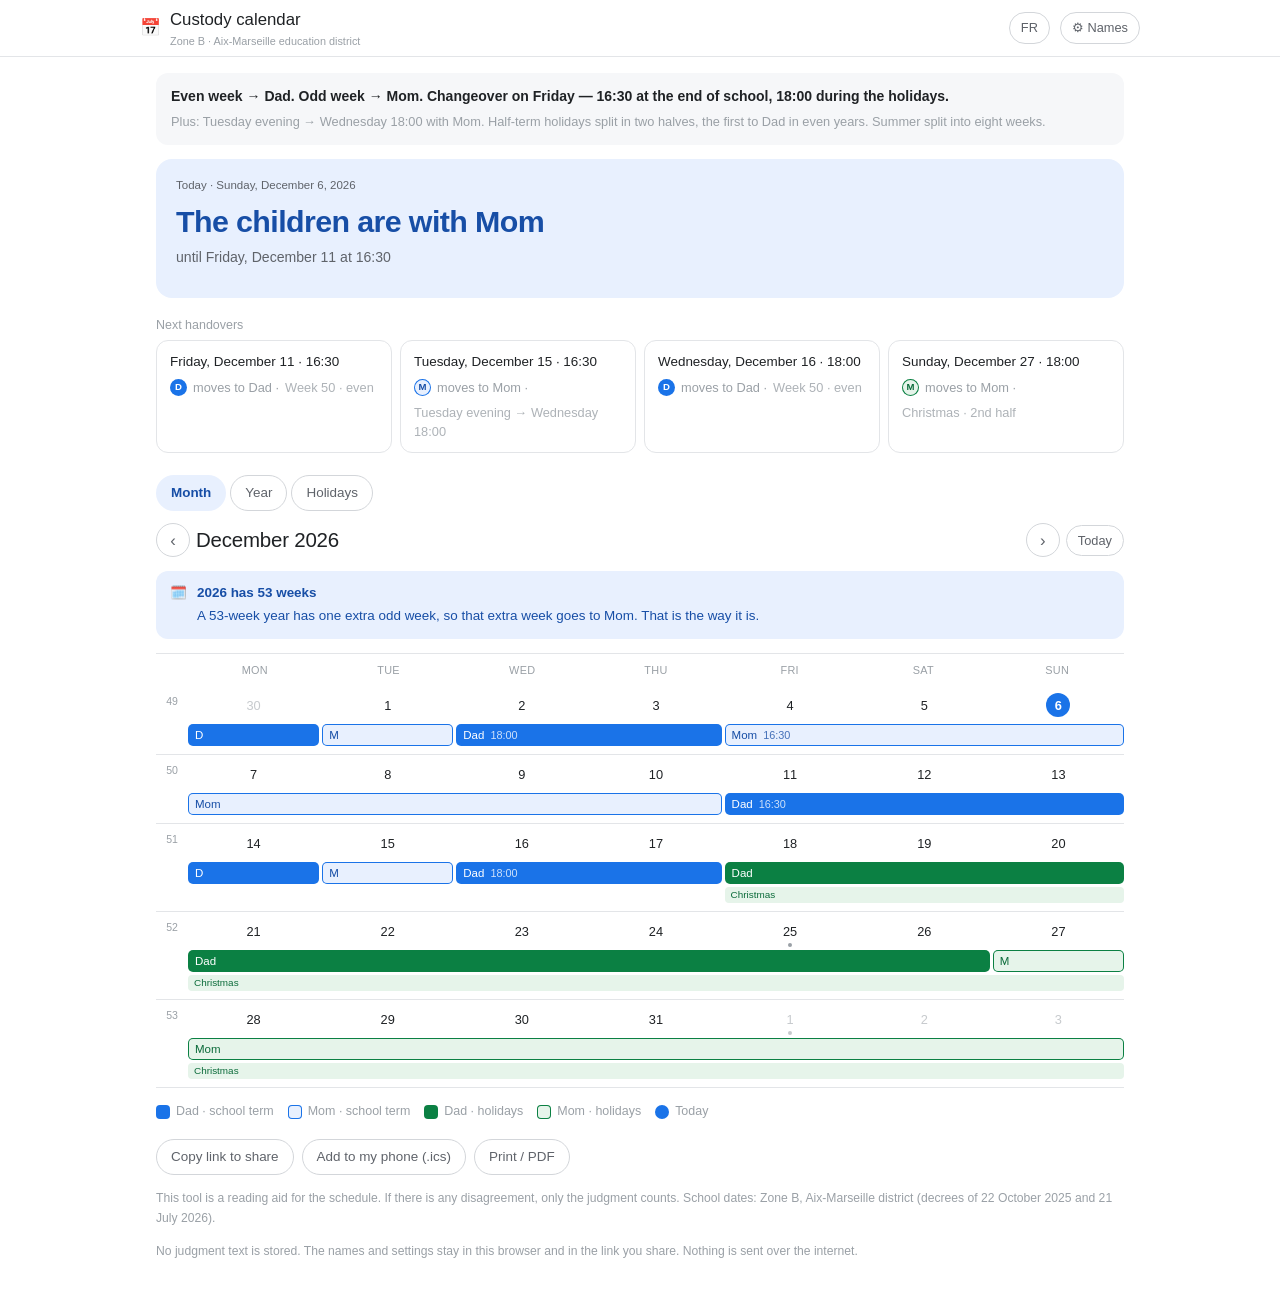
==== commit bc2a8f58: "Colour by term or holiday, and start every holiday at the sortie des classes Blue is the school term" ====
--- a/calendrier/index.html
+++ b/calendrier/index.html
@@ -45,6 +45,7 @@
   </div>
 
   <div class="banner hidden" id="projBanner"></div>
+  <div class="banner hidden" id="wk53Banner"></div>
 
   <section id="viewRoot"></section>
 
--- a/calendrier/app.css
+++ b/calendrier/app.css
@@ -11,8 +11,11 @@
   --ink-2:   #5f636a;
   --muted:   #9aa0a6;
 
+  /* hue = what kind of week it is; weight = which parent holds it.
+     blue  = periode scolaire      green = vacances scolaires
+     solid = parent A              pale  = parent B */
   --a:       #1a73e8;  --a-2: #1765cc;  --a-soft: #e8f0fe;  --a-ink: #174ea6;
-  --b:       #e8710a;  --b-2: #cf6209;  --b-soft: #fef1e4;  --b-ink: #a1500a;
+  --v:       #0b8043;  --v-2: #0a7038;  --v-soft: #e6f4ea;  --v-ink: #0b6b3a;
 
   --r: 12px;
   --shadow-1: 0 1px 2px rgba(31,34,37,.08);
@@ -26,7 +29,7 @@
     --bg:#131417; --bg-2:#1b1d21; --line:#2a2d32; --line-2:#3a3e45;
     --ink:#e8eaed; --ink-2:#b0b4ba; --muted:#8a9096;
     --a:#8ab4f8; --a-2:#a8c7fa; --a-soft:#1c2a41; --a-ink:#c6dafc;
-    --b:#fcad70; --b-2:#fdc396; --b-soft:#3a2412; --b-ink:#fdd6b0;
+    --v:#5bb974; --v-2:#81c995; --v-soft:#16281d; --v-ink:#a8dab5;
     --shadow-1: 0 1px 2px rgba(0,0,0,.5);
     --shadow-2: 0 8px 28px -8px rgba(0,0,0,.7), 0 2px 6px rgba(0,0,0,.4);
   }
@@ -72,11 +75,11 @@
 
 /* --------------------------------- hero ------------------------------- */
 .hero { margin: 14px 0 20px; padding: 18px 20px; border-radius: 16px; position: relative; }
-.hero.pA { background: var(--a-soft); }
-.hero.pB { background: var(--b-soft); }
+.hero { background: var(--a-soft); }
+.hero.sV { background: var(--v-soft); }
 .hero .label { font-size: .72rem; color: var(--ink-2); font-weight: 500; }
 .hero .who { font-size: clamp(1.45rem, 4.4vw, 1.9rem); font-weight: 600; letter-spacing: -.02em; margin: 5px 0 3px; }
-.hero.pA .who { color: var(--a-ink); } .hero.pB .who { color: var(--b-ink); }
+.hero .who { color: var(--a-ink); } .hero.sV .who { color: var(--v-ink); }
 .hero .until { font-size: .88rem; color: var(--ink-2); }
 .hero .ctx { margin-top: 11px; display: flex; gap: 6px; flex-wrap: wrap; }
 .hero .chip { font-size: .74rem; padding: 3px 10px; border-radius: 999px; background: var(--bg); color: var(--ink-2); }
@@ -88,7 +91,10 @@
 .hand .when { font-weight: 500; }
 .hand .move { color: var(--muted); margin-top: 5px; display: flex; align-items: center; gap: 6px; flex-wrap: wrap; font-size: .8rem; }
 .who-i { width: 17px; height: 17px; border-radius: 999px; display: grid; place-items: center; font-size: .6rem; font-weight: 700; color: #fff; flex: none; }
-.who-i.iA { background: var(--a); } .who-i.iB { background: var(--b); }
+.who-i.iA { background: var(--a); }
+.who-i.iB { background: var(--a-soft); color: var(--a-ink); box-shadow: inset 0 0 0 1px var(--a); }
+.who-i.vA { background: var(--v); }
+.who-i.vB { background: var(--v-soft); color: var(--v-ink); box-shadow: inset 0 0 0 1px var(--v); }
 
 /* ---------------------------- view switcher --------------------------- */
 .tabs { display: inline-flex; gap: 4px; margin: 0 0 12px; }
@@ -129,16 +135,20 @@
   text-overflow: ellipsis; transition: filter .15s var(--ease);
 }
 .bar:hover { filter: brightness(1.08); }
-.bar.pA { background: var(--a); } .bar.pB { background: var(--b); }
+/* blue in term time, green in the school holidays; filled for one parent,
+   outlined for the other, and the name is written on every bar. */
+.bar.sS.pA { background: var(--a); color: #fff; }
+.bar.sS.pB { background: var(--a-soft); color: var(--a-ink); box-shadow: inset 0 0 0 1px var(--a); }
+.bar.sV.pA { background: var(--v); color: #fff; }
+.bar.sV.pB { background: var(--v-soft); color: var(--v-ink); box-shadow: inset 0 0 0 1px var(--v); }
 .bar i { font-style: normal; opacity: .78; margin-left: 6px; font-size: .68rem; }
-@media (prefers-color-scheme: dark) { .bar { color: #0f1113; } }
+@media (prefers-color-scheme: dark) { .bar.pA { color: #0f1113; } }
 
 /* the school-holiday band under it */
 .band {
   grid-row: 3; height: 16px; line-height: 16px; border-radius: 4px;
-  background: var(--bg-2); color: var(--muted); font-size: .62rem; font-weight: 500;
+  background: var(--v-soft); color: var(--v-ink); font-size: .62rem; font-weight: 500;
   padding: 0 6px; overflow: hidden; white-space: nowrap; text-overflow: ellipsis;
-  box-shadow: inset 0 0 0 1px var(--line);
 }
 
 /* -------------------------------- year -------------------------------- */
@@ -148,12 +158,13 @@
 .mini .mg { display: grid; grid-template-columns: repeat(7, minmax(0, 1fr)); gap: 2px; }
 .mini .mg span { aspect-ratio: 1; border-radius: 999px; display: grid; place-items: center; font-size: .56rem; color: var(--muted); font-variant-numeric: tabular-nums; }
 .mini .mg span.pA { background: var(--a); color: #fff; }
-.mini .mg span.pB { background: var(--b); color: #fff; }
-.mini .mg span.vac { box-shadow: inset 0 0 0 1.5px var(--ink); }
+.mini .mg span.pB { background: var(--a-soft); color: var(--a-ink); box-shadow: inset 0 0 0 1px var(--a); }
+.mini .mg span.pA.vac { background: var(--v); color: #fff; box-shadow: none; }
+.mini .mg span.pB.vac { background: var(--v-soft); color: var(--v-ink); box-shadow: inset 0 0 0 1px var(--v); }
 .mini .mg span.today { outline: 2px solid var(--ink); outline-offset: 1px; }
 .mini .mg span.blank { background: transparent; }
 .mini .outside { margin-top: 8px; font-size: .68rem; color: var(--muted); }
-@media (prefers-color-scheme: dark) { .mini .mg span.pA, .mini .mg span.pB { color: #0f1113; } }
+@media (prefers-color-scheme: dark) { .mini .mg span.pA { color: #0f1113; } }
 
 /* ------------------------------ holidays ------------------------------ */
 .vlist { display: grid; gap: 10px; }
@@ -163,8 +174,8 @@
 .halves { display: grid; gap: 8px; grid-template-columns: 1fr 1fr; margin-top: 11px; }
 @media (max-width: 640px) { .halves { grid-template-columns: 1fr; } }
 .halfbox { border-radius: 10px; padding: 10px 12px; font-size: .82rem; }
-.halfbox.pA { background: var(--a-soft); color: var(--a-ink); }
-.halfbox.pB { background: var(--b-soft); color: var(--b-ink); }
+.halfbox { background: var(--v-soft); color: var(--v-ink); }
+.halfbox.pA { box-shadow: inset 0 0 0 2px var(--v); }
 .halfbox b { display: block; font-size: .68rem; font-weight: 500; opacity: .8; }
 .halfbox .nm { font-weight: 600; font-size: .95rem; }
 .pill { font-size: .64rem; font-weight: 500; padding: 2px 8px; border-radius: 999px; background: var(--bg-2); color: var(--muted); }
@@ -173,9 +184,10 @@
 .legend { display: flex; gap: 14px; flex-wrap: wrap; margin: 14px 0 4px; font-size: .78rem; color: var(--muted); }
 .legend .k { display: flex; align-items: center; gap: 6px; }
 .legend .sw { width: 14px; height: 14px; border-radius: 4px; background: var(--bg-2); }
-.legend .sw.a { background: var(--a); } .legend .sw.b { background: var(--b); }
-.legend .sw.v { background: var(--bg-2); box-shadow: inset 0 0 0 1px var(--line-2); }
-.legend .sw.e { background: var(--bg-2); box-shadow: inset 0 0 0 1px var(--line-2); }
+.legend .sw.a { background: var(--a); }
+.legend .sw.b { background: var(--a-soft); box-shadow: inset 0 0 0 1px var(--a); }
+.legend .sw.va { background: var(--v); }
+.legend .sw.vb { background: var(--v-soft); box-shadow: inset 0 0 0 1px var(--v); }
 .legend .sw.t { border-radius: 999px; background: var(--a); }
 .tools { display: flex; gap: 8px; flex-wrap: wrap; margin: 18px 0 0; }
 .note { font-size: .76rem; color: var(--muted); margin-top: 14px; line-height: 1.6; }
@@ -208,7 +220,7 @@
 .sheet-top { display: flex; align-items: flex-start; gap: 12px; }
 .sheet-lab { font-size: .76rem; color: var(--muted); }
 .sheet-who { font-size: 1.25rem; font-weight: 600; letter-spacing: -.01em; margin-top: 2px; }
-.sheet.pA .sheet-who { color: var(--a-ink); } .sheet.pB .sheet-who { color: var(--b-ink); }
+.sheet .sheet-who { color: var(--a-ink); } .sheet.sV .sheet-who { color: var(--v-ink); }
 .sheet-dl { display: grid; grid-template-columns: auto 1fr; gap: 8px 14px; margin: 16px 0 0; font-size: .86rem; }
 .sheet-dl dt { color: var(--muted); }
 .sheet-dl dd { margin: 0; font-weight: 500; }
